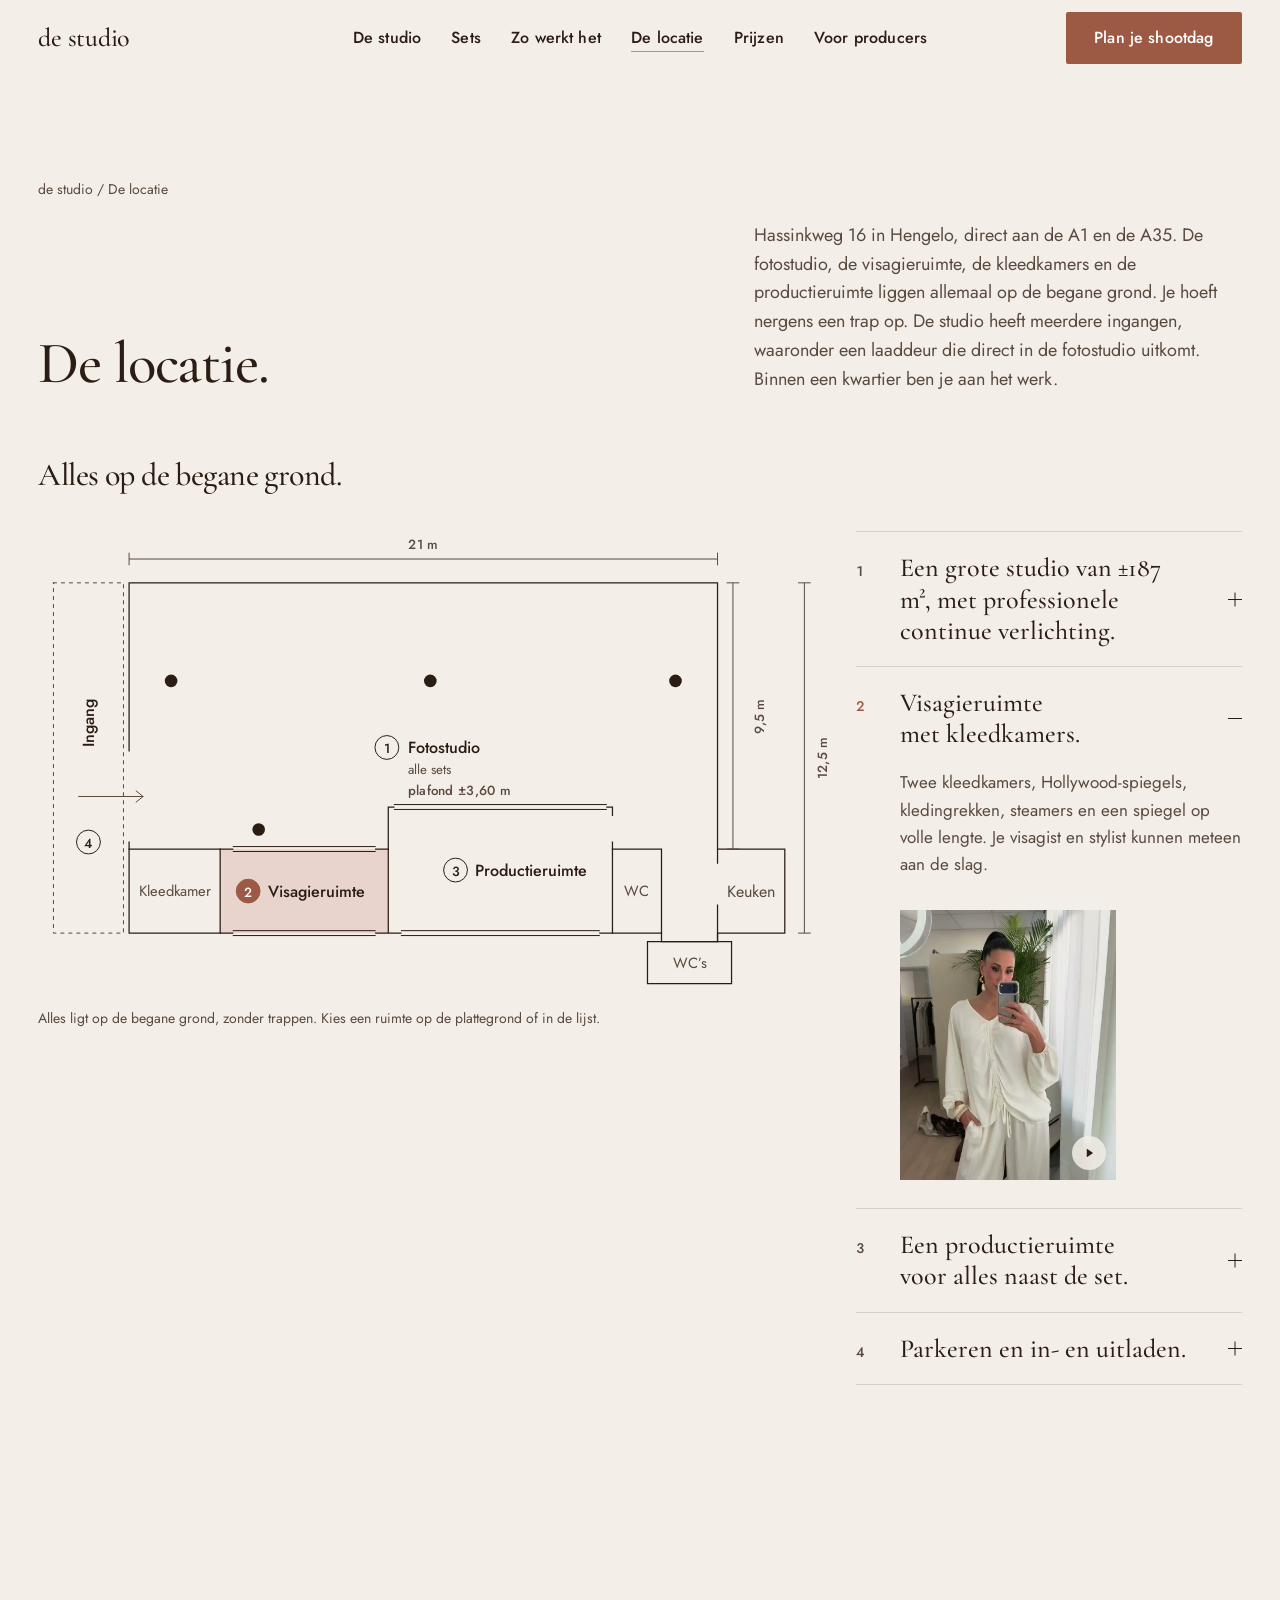
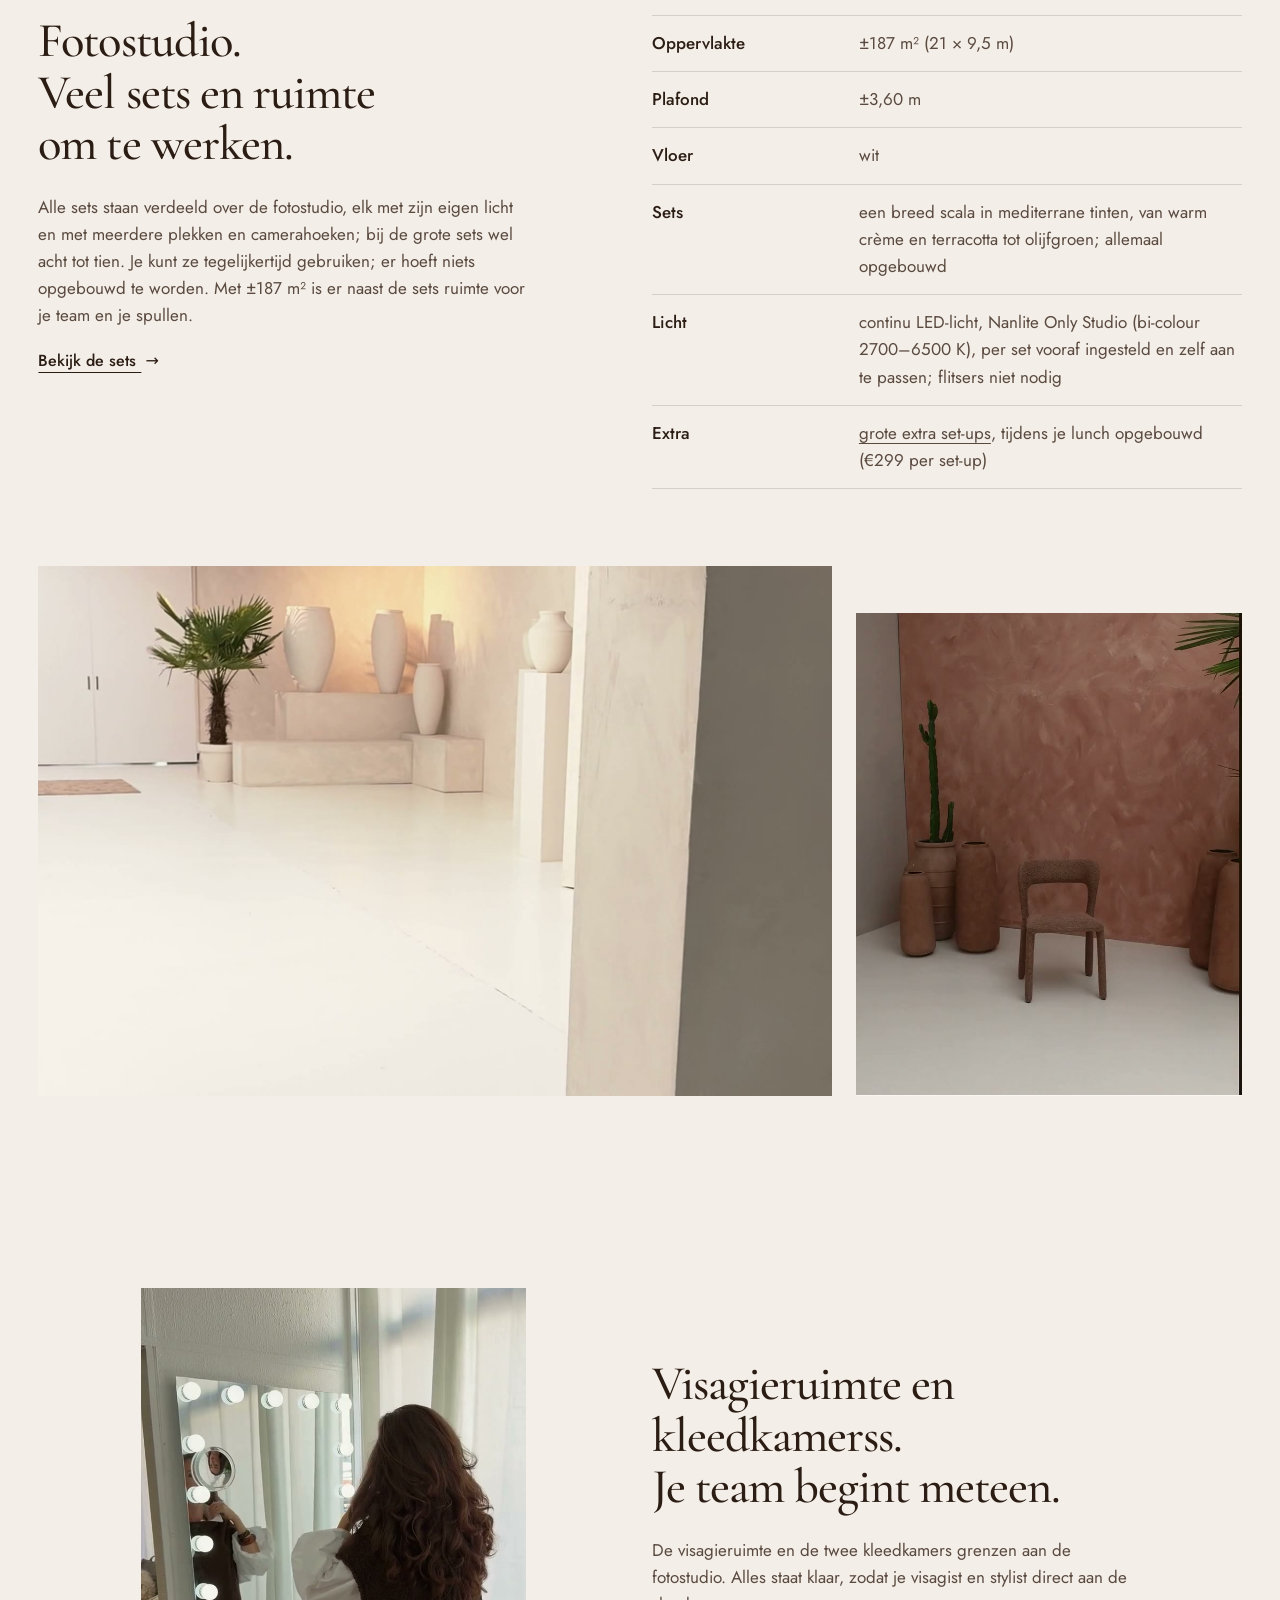
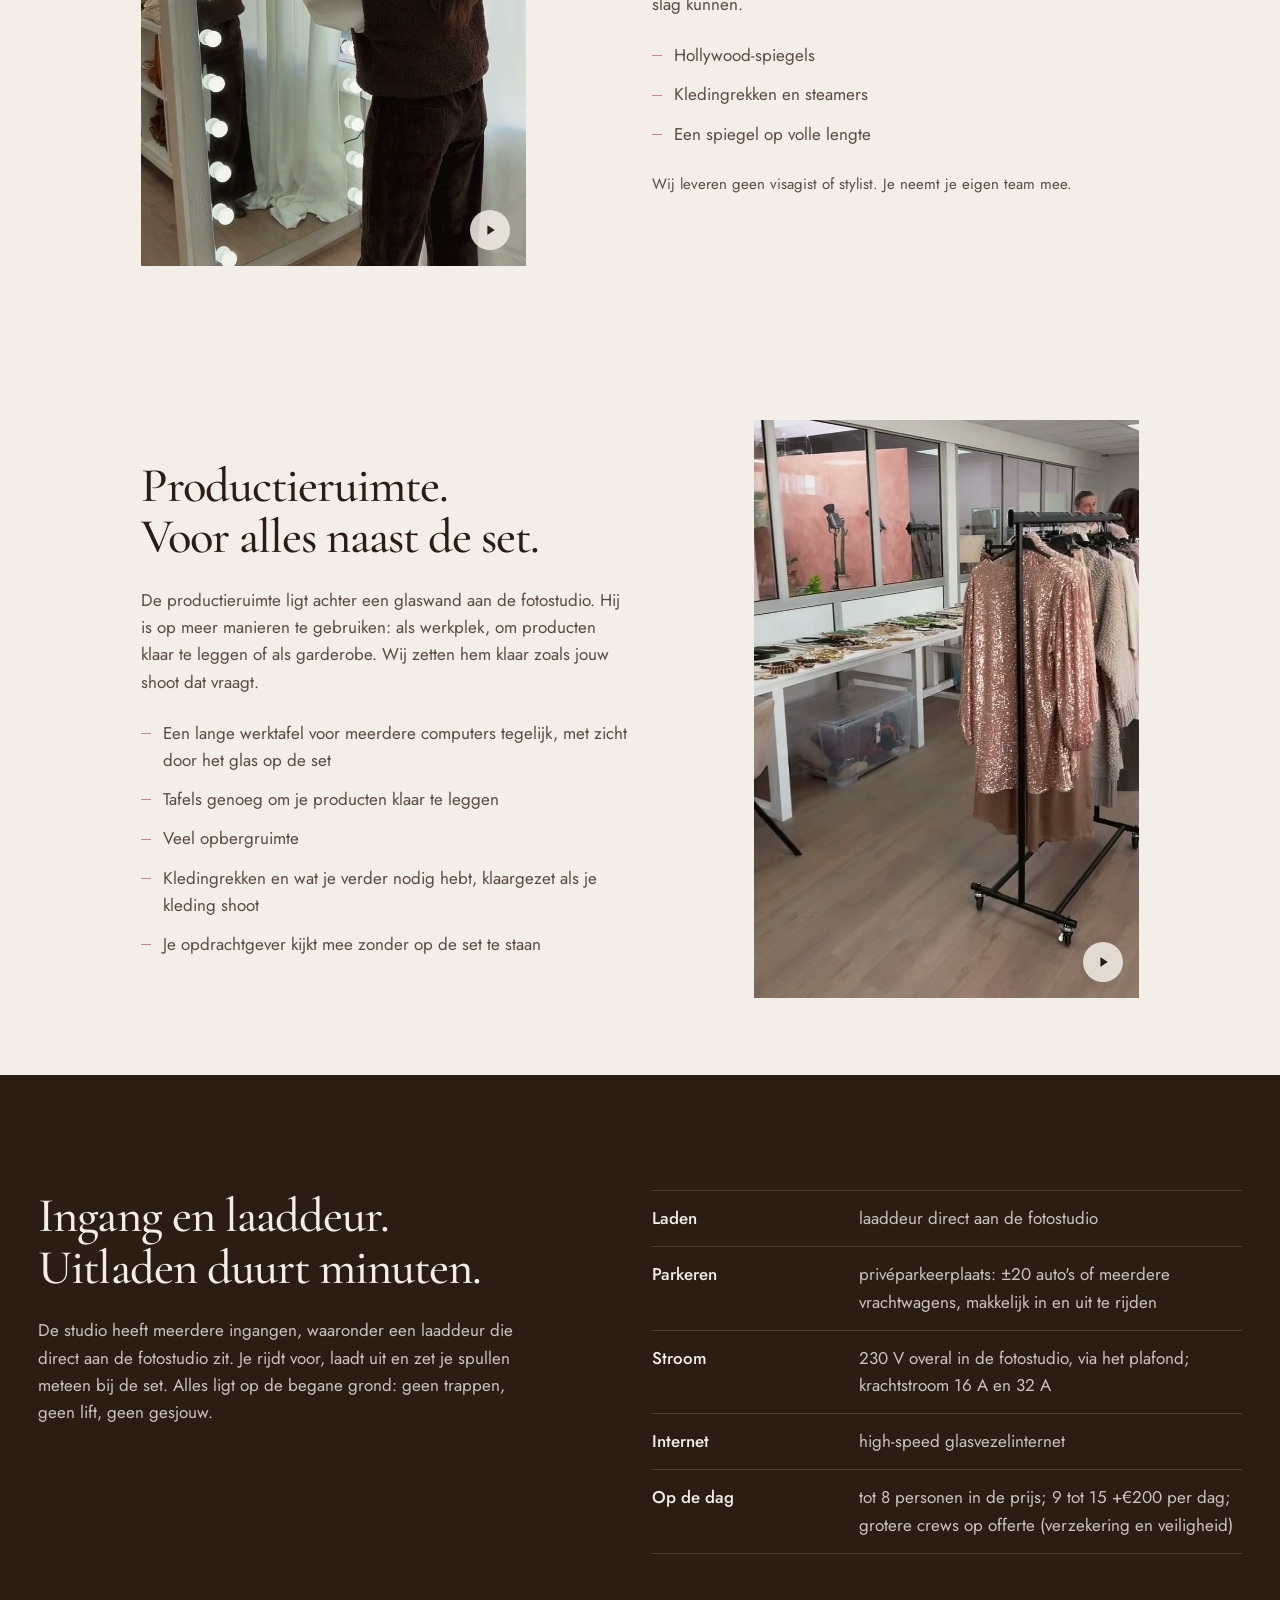
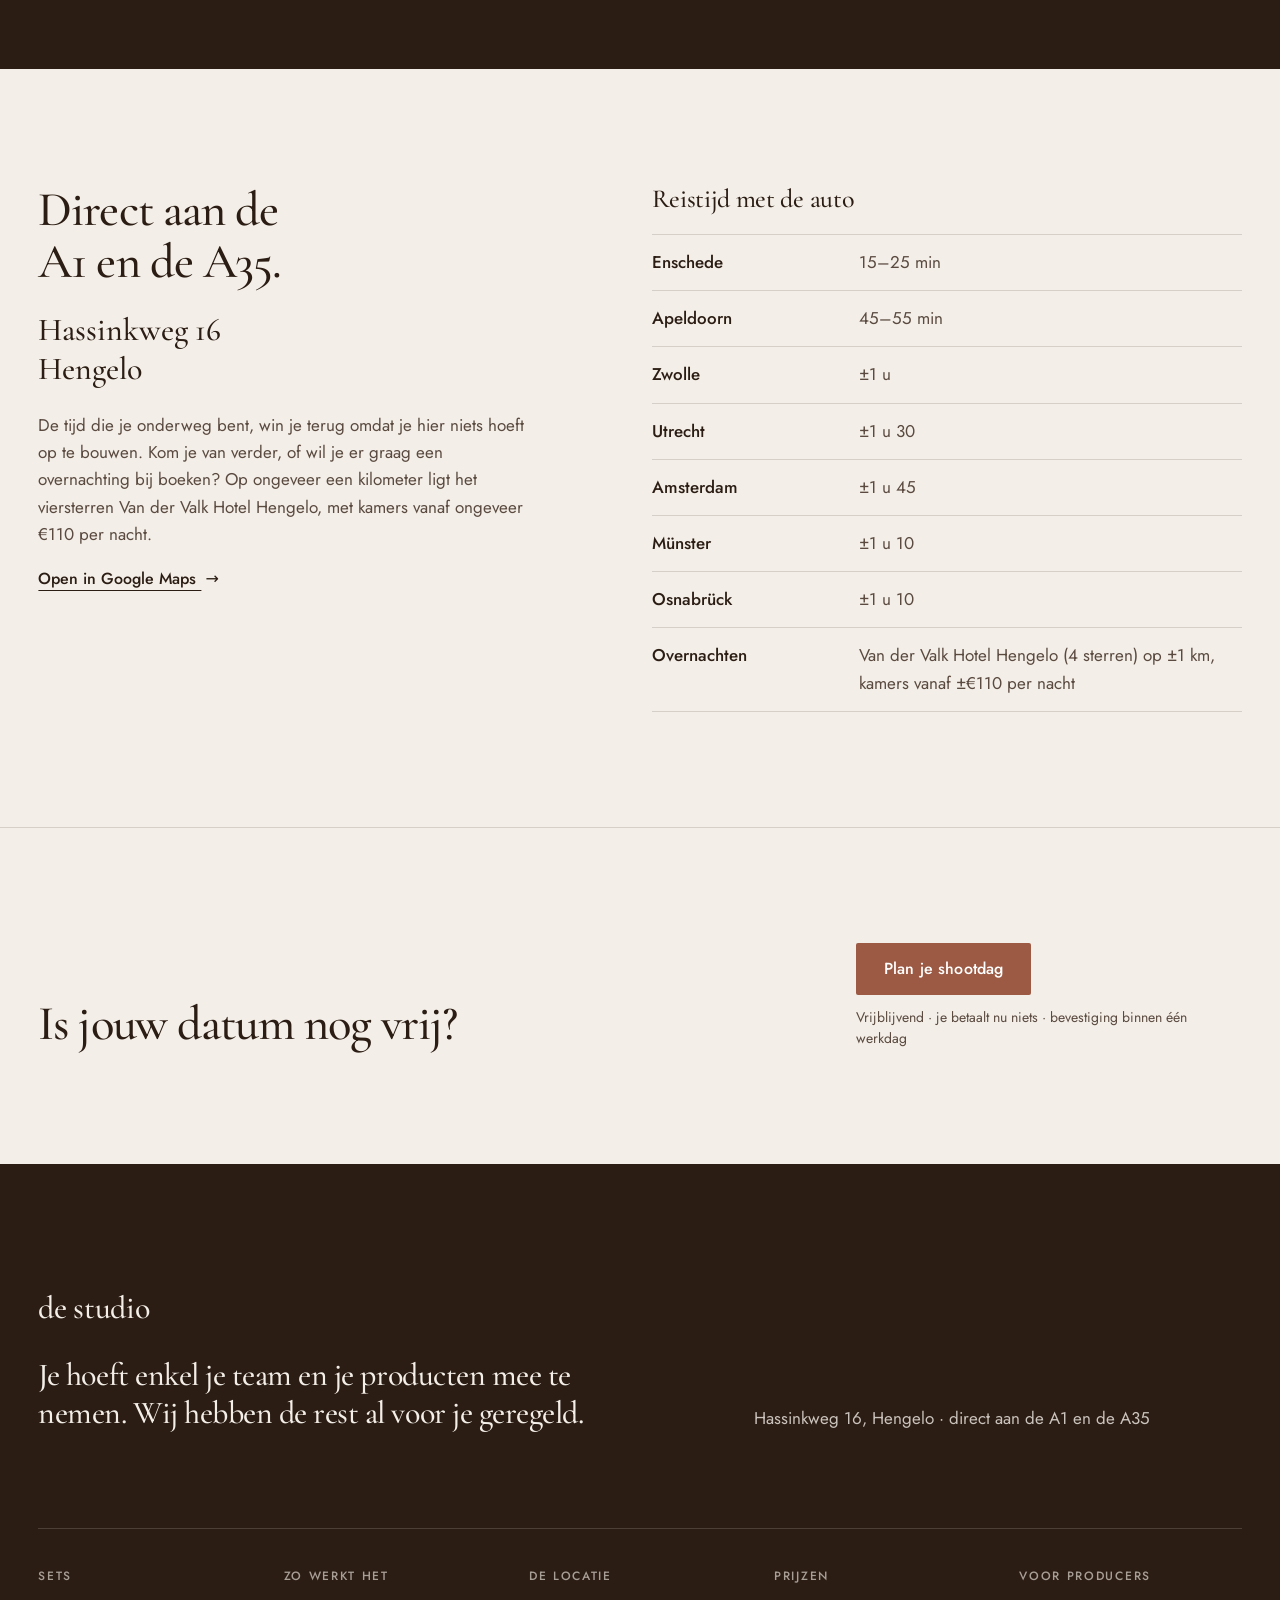
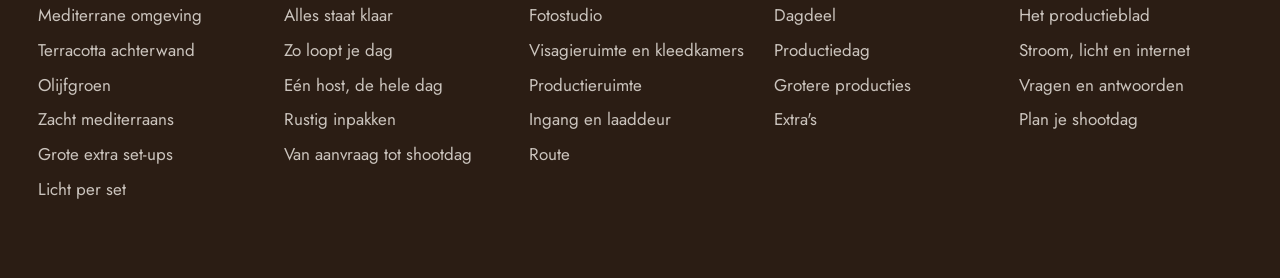
==== locatie.html @ f3a38a5e "Site bijgewerkt vanuit fotostudio 80bf0ec" ====
<!doctype html>
<html lang="nl" class="no-js">
<head>
<meta charset="utf-8">
<meta name="robots" content="noindex, nofollow">
<meta name="viewport" content="width=device-width, initial-scale=1, viewport-fit=cover">
<title>De locatie | de studio</title>
<meta name="description" content="Hassinkweg 16, Hengelo, direct aan de A1 en de A35. Een fotostudio van ±187 m² met een breed scala aan sets, een visagieruimte, twee kleedkamers, een productieruimte met werkplekken en opbergruimte, en een eigen laaddeur.">
<meta name="theme-color" content="#F3EEE7">
<script>document.documentElement.className = document.documentElement.className.replace('no-js', 'js');</script>
<link rel="preconnect" href="https://fonts.googleapis.com">
<link rel="preconnect" href="https://fonts.gstatic.com" crossorigin>
<link rel="stylesheet" href="https://fonts.googleapis.com/css2?family=Cormorant+Garamond:ital,wght@0,500;0,600;1,500&family=Jost:wght@400;500&display=swap">
<link rel="stylesheet" href="css/site.css">
<link rel="stylesheet" href="css/pagina.css">
<link rel="stylesheet" href="css/locatie.css">
<link rel="icon" href="data:image/svg+xml,%3Csvg xmlns='http://www.w3.org/2000/svg' viewBox='0 0 32 32'%3E%3Crect width='32' height='32' rx='4' fill='%239C5A44'/%3E%3Ctext x='16' y='22' text-anchor='middle' font-family='Georgia,serif' font-size='17' fill='%23F3EEE7'%3Eds%3C/text%3E%3C/svg%3E">
</head>
<body>
<a class="skip" href="#inhoud">Naar de inhoud</a>

<!-- Kopbalk (gedeeld door alle pagina's; zet op elke pagina aria-current="page" op het actieve menu-item) -->
<header class="kop" data-kop>
  <div class="kop__rij wrap">
    <a class="woordmerk" href="index.html" aria-label="de studio, naar de homepage">de studio</a>

    <nav class="nav" aria-label="Hoofdmenu">
      <ul class="nav__lijst">
        <li><a class="nav__item" href="index.html">De studio</a></li>
        <li class="nav__groep" data-groep="sets"><a class="nav__item" href="sets.html" aria-expanded="false" aria-controls="mega-sets" data-mega="sets">Sets</a>
          <div class="mega" id="mega-sets" data-paneel="sets">
            <div class="wrap mega__grid">
              <ul class="mega__tegels">
                <li><a class="tegel" href="sets.html#creme-boog">
                  <span class="tegel__beeld"><img data-src="media/treden-04-4x5.jpg" alt="" width="1200" height="1500" decoding="async"></span>
                  <span class="tegel__naam">Mediterrane omgeving</span><span class="tegel__sub">inbegrepen</span></a></li>
                <li><a class="tegel" href="sets.html#terracotta">
                  <span class="tegel__beeld"><img data-src="media/roze-stucwand-01-4x5.jpg" alt="" width="1200" height="1500" decoding="async"></span>
                  <span class="tegel__naam">Terracotta achterwand</span><span class="tegel__sub">inbegrepen</span></a></li>
                <li><a class="tegel" href="sets.html#olijfgroen">
                  <span class="tegel__beeld"><img class="pos-olijf" data-src="media/olijf-9904-2x3.jpg" alt="" width="1000" height="1500" decoding="async"></span>
                  <span class="tegel__naam">Olijfgroen</span><span class="tegel__sub">inbegrepen</span></a></li>
                <li><a class="tegel" href="sets.html#linnen">
                  <span class="tegel__beeld"><img class="pos-linnen" data-src="media/gordijnen-9389-2x3.jpg" alt="" width="1000" height="1500" decoding="async"></span>
                  <span class="tegel__naam">Zacht mediterraans</span><span class="tegel__sub">inbegrepen</span></a></li>
              </ul>
              <ul class="mega__links">
                <li><a href="sets.html"><span class="mega__link">Alle sets</span><span class="mega__subregel">Een breed scala, opgebouwd en inbegrepen</span></a></li>
                <li><a href="sets.html#zuilen"><span class="mega__link">Grote extra set-ups</span><span class="mega__subregel">Wij bouwen ze tijdens je lunch, €299 per set-up</span></a></li>
                <li><a href="sets.html#licht"><span class="mega__link">Licht per set</span><span class="mega__subregel">Daglicht, ochtendzon, avondlicht, raamschaduw</span></a></li>
              </ul>
            </div>
          </div></li>
        <li class="nav__groep" data-groep="werkt"><a class="nav__item" href="zo-werkt-het.html" aria-expanded="false" aria-controls="mega-werkt" data-mega="werkt">Zo werkt het</a>
          <div class="mega" id="mega-werkt" data-paneel="werkt">
            <div class="wrap mega__grid mega__grid--werkt">
              <div class="mega__sfeer"><img data-src="media/reliefpaneel-01-4x5.jpg" alt="" width="1200" height="1500" decoding="async"></div>
              <ul class="mega__links mega__links--twee">
                <li><a href="zo-werkt-het.html#klaar"><span class="mega__link">Alles staat klaar</span><span class="mega__subregel">Sets opgebouwd, licht afgesteld</span></a></li>
                <li><a href="zo-werkt-het.html#dag"><span class="mega__link">Zo loopt je dag</span><span class="mega__subregel">Binnen een kwartier aan het werk</span></a></li>
                <li><a href="zo-werkt-het.html#licht"><span class="mega__link">Licht naar keuze</span><span class="mega__subregel">Vooraf ingesteld op jouw wens</span></a></li>
                <li><a href="zo-werkt-het.html#host"><span class="mega__link">Eén host, de hele dag</span><span class="mega__subregel">Eén aanspreekpunt tot je vertrekt</span></a></li>
                <li><a href="zo-werkt-het.html#afbouw"><span class="mega__link">Rustig inpakken</span><span class="mega__subregel">Eén of twee uur afbouwtijd, zonder overuren</span></a></li>
                <li><a href="zo-werkt-het.html#aanvraag"><span class="mega__link">Van aanvraag tot shootdag</span><span class="mega__subregel">Bevestiging binnen één werkdag</span></a></li>
              </ul>
            </div>
          </div></li>
        <li class="nav__groep" data-groep="locatie"><a class="nav__item" href="locatie.html" aria-expanded="false" aria-controls="mega-locatie" data-mega="locatie" aria-current="page">De locatie</a>
          <div class="mega" id="mega-locatie" data-paneel="locatie">
            <div class="wrap mega__grid mega__grid--locatie">
              <div class="mega__plan" data-miniplan></div>
              <ul class="mega__links">
                <li><a href="locatie.html#hal" data-ruimte-link="hal"><span class="mega__link">Fotostudio</span><span class="mega__subregel">Alle sets, het licht staat klaar</span></a></li>
                <li><a href="locatie.html#visagie" data-ruimte-link="visagie"><span class="mega__link">Visagieruimte en kleedkamers</span><span class="mega__subregel">Spiegels, rekken en steamers</span></a></li>
                <li><a href="locatie.html#productie" data-ruimte-link="productie"><span class="mega__link">Productieruimte</span><span class="mega__subregel">Werkplekken, tafels en opbergruimte</span></a></li>
                <li><a href="locatie.html#ingang" data-ruimte-link="ingang"><span class="mega__link">Ingang en laaddeur</span><span class="mega__subregel">Parkeren en in- en uitladen</span></a></li>
                <li><a href="locatie.html#route"><span class="mega__link">Route</span><span class="mega__subregel">Hassinkweg 16, direct aan de A1 en de A35</span></a></li>
              </ul>
            </div>
          </div></li>
        <li><a class="nav__item" href="prijzen.html">Prijzen</a></li>
        <li><a class="nav__item" href="producers.html">Voor producers</a></li>
      </ul>
    </nav>

    <a class="knop knop--kop" href="boeken.html">Plan je shootdag</a>
    <button class="menuknop" type="button" aria-expanded="false" aria-controls="mmenu" data-menuknop>
      <span class="menuknop__tekst">Menu</span>
      <span class="menuknop__streep" aria-hidden="true"></span>
    </button>
  </div>
</header>

<!-- Mobiel menu -->
<div class="mmenu" id="mmenu" data-mmenu role="dialog" aria-modal="true" aria-label="Menu" hidden>
  <div class="mmenu__kop">
    <a class="woordmerk woordmerk--licht" href="index.html">de studio</a>
    <button class="menuknop menuknop--licht" type="button" data-mmenu-dicht aria-label="Menu sluiten"><span class="menuknop__tekst">Sluiten</span></button>
  </div>
  <nav class="mmenu__nav" aria-label="Hoofdmenu mobiel">
    <div class="mm-groep mm-groep--link">
      <a class="mm-kop" href="index.html" data-mmenu-sluit>De studio</a>
    </div>
    <div class="mm-groep is-open">
      <button class="mm-kop" type="button" aria-expanded="true" aria-controls="mm-sets">Sets<span class="mm-teken" aria-hidden="true"></span></button>
      <div class="mm-inhoud" id="mm-sets">
        <ul class="mm-tegels">
          <li><a href="sets.html#creme-boog" data-mmenu-sluit><span class="mm-tegels__beeld"><img src="media/treden-04-4x5.jpg" alt="" width="1200" height="1500" loading="lazy" decoding="async"></span><span class="mm-tegels__naam">Mediterrane omgeving</span><span class="mm-tegels__sub">inbegrepen</span></a></li>
          <li><a href="sets.html#terracotta" data-mmenu-sluit><span class="mm-tegels__beeld"><img src="media/roze-stucwand-01-4x5.jpg" alt="" width="1200" height="1500" loading="lazy" decoding="async"></span><span class="mm-tegels__naam">Terracotta achterwand</span><span class="mm-tegels__sub">inbegrepen</span></a></li>
          <li><a href="sets.html#olijfgroen" data-mmenu-sluit><span class="mm-tegels__beeld"><img class="pos-olijf" src="media/olijf-9904-2x3.jpg" alt="" width="1000" height="1500" loading="lazy" decoding="async"></span><span class="mm-tegels__naam">Olijfgroen</span><span class="mm-tegels__sub">inbegrepen</span></a></li>
          <li><a href="sets.html#linnen" data-mmenu-sluit><span class="mm-tegels__beeld"><img class="pos-linnen" src="media/gordijnen-9389-2x3.jpg" alt="" width="1000" height="1500" loading="lazy" decoding="async"></span><span class="mm-tegels__naam">Zacht mediterraans</span><span class="mm-tegels__sub">inbegrepen</span></a></li>
        </ul>
        <ul class="mm-links">
          <li><a href="sets.html" data-mmenu-sluit>Alle sets</a></li>
          <li><a href="sets.html#zuilen" data-mmenu-sluit>Grote extra set-ups</a></li>
          <li><a href="sets.html#licht" data-mmenu-sluit>Licht per set</a></li>
        </ul>
      </div>
    </div>
    <div class="mm-groep">
      <button class="mm-kop" type="button" aria-expanded="false" aria-controls="mm-werkt">Zo werkt het<span class="mm-teken" aria-hidden="true"></span></button>
      <div class="mm-inhoud" id="mm-werkt">
        <ul class="mm-links">
          <li><a href="zo-werkt-het.html" data-mmenu-sluit>Overzicht</a></li>
          <li><a href="zo-werkt-het.html#klaar" data-mmenu-sluit>Alles staat klaar</a></li>
          <li><a href="zo-werkt-het.html#dag" data-mmenu-sluit>Zo loopt je dag</a></li>
          <li><a href="zo-werkt-het.html#licht" data-mmenu-sluit>Licht naar keuze</a></li>
          <li><a href="zo-werkt-het.html#host" data-mmenu-sluit>Eén host, de hele dag</a></li>
          <li><a href="zo-werkt-het.html#afbouw" data-mmenu-sluit>Rustig inpakken</a></li>
          <li><a href="zo-werkt-het.html#aanvraag" data-mmenu-sluit>Van aanvraag tot shootdag</a></li>
        </ul>
      </div>
    </div>
    <div class="mm-groep">
      <button class="mm-kop" type="button" aria-expanded="false" aria-controls="mm-locatie" aria-current="page">De locatie<span class="mm-teken" aria-hidden="true"></span></button>
      <div class="mm-inhoud" id="mm-locatie">
        <ul class="mm-links">
          <li><a href="locatie.html" data-mmenu-sluit>Overzicht</a></li>
          <li><a href="locatie.html#hal" data-ruimte-link="hal" data-mmenu-sluit>Fotostudio</a></li>
          <li><a href="locatie.html#visagie" data-ruimte-link="visagie" data-mmenu-sluit>Visagieruimte en kleedkamers</a></li>
          <li><a href="locatie.html#productie" data-ruimte-link="productie" data-mmenu-sluit>Productieruimte</a></li>
          <li><a href="locatie.html#ingang" data-ruimte-link="ingang" data-mmenu-sluit>Ingang en laaddeur</a></li>
          <li><a href="locatie.html#route" data-mmenu-sluit>Route</a></li>
        </ul>
      </div>
    </div>
    <div class="mm-groep mm-groep--link">
      <a class="mm-kop" href="prijzen.html" data-mmenu-sluit>Prijzen</a>
    </div>
    <div class="mm-groep mm-groep--link">
      <a class="mm-kop" href="producers.html" data-mmenu-sluit>Voor producers</a>
    </div>
  </nav>
  <div class="mmenu__voet">
    <a class="knop knop--vol" href="boeken.html">Plan je shootdag</a>
  </div>
</div>

<main id="inhoud">

<!-- Paginakop -->
<div class="paginakop">
  <div class="wrap">
    <p class="kruimel"><a href="index.html">de studio</a> / De locatie</p>
    <div class="paginakop__grid">
      <h1 class="paginakop__titel">De locatie.</h1>
      <p class="paginakop__intro">Hassinkweg 16 in Hengelo, direct aan de A1 en de A35. De fotostudio, de visagieruimte, de kleedkamers en de productieruimte liggen allemaal op de begane grond. Je hoeft nergens een trap op. De studio heeft meerdere ingangen, waaronder een laaddeur die direct in de fotostudio uitkomt. Binnen een kwartier ben je aan het werk.</p>
    </div>
  </div>
</div>

<!-- Plattegrond (zelfde component als op de homepage; js/site.js stuurt hem aan) -->
<section class="locatieplan" aria-label="Plattegrond van de studio">
  <div class="klaar wrap" id="klaar" data-klaar>
    <h2 class="klaar__kop reveal">Alles op de begane grond.</h2>
    <div class="klaar__grid">
      <figure class="klaar__plan">
        <svg class="plan" viewBox="0 26 1134 659" role="group" aria-label="Plattegrond van de studio: de fotostudio van 21 bij 9,5 meter (12,5 meter diep met de ruimtes erachter), met een plafond van ±3,60 meter, met een breed scala aan sets, de visagieruimte, twee kleedkamers, de productieruimte met een glaswand naar de fotostudio, de keuken, de wc’s en de ingang met de laaddeur." data-plan>
          <!-- vlakken (klikbaar) -->
          <g class="plan__zone" data-zone="ingang" tabindex="0" role="button" aria-label="Ingang en laaddeur">
            <rect class="plan__vlak" x="22" y="100" width="100" height="500"/>
          </g>
          <g class="plan__zone" data-zone="hal" tabindex="0" role="button" aria-label="Fotostudio">
            <polygon class="plan__vlak" points="130,100 970,100 970,612 890,612 890,480 820,480 820,420 500,420 500,480 130,480"/>
          </g>
          <g class="plan__zone" data-zone="visagie" tabindex="0" role="button" aria-label="Visagieruimte">
            <rect class="plan__vlak" x="260" y="480" width="240" height="120"/>
          </g>
          <g class="plan__zone" data-zone="productie" tabindex="0" role="button" aria-label="Productieruimte">
            <rect class="plan__vlak" x="500" y="420" width="320" height="180"/>
          </g>
          <!-- muren -->
          <g class="plan__lijnen" aria-hidden="true">
            <path d="M130,100 H970 V500 M970,560 V612 H890 V480 H820 V470 M820,432 V420 H812 M508,420 H500 V480 H482 M278,480 H130 V470 M130,340 V100"/>
            <path d="M260,480 V600 H278 M482,600 H518 M802,600 H820 V480 M500,480 V600"/>
            <path d="M130,480 V600 H260"/>
            <path d="M820,600 H890"/>
            <path d="M970,480 H1066 V600 H970 V612"/><path d="M870,612 H990 V672 H870 Z"/>
            <!-- glas: productie naar de fotostudio, visagie naar de fotostudio, ramen naar buiten -->
            <path class="plan__glas" d="M508,416.5 H812 M508,423.5 H812 M278,476.5 H482 M278,483.5 H482 M278,596.5 H482 M278,603.5 H482 M518,596.5 H802 M518,603.5 H802"/>
            <!-- loods, ingang -->
            <path class="plan__loods" d="M22,100 H122 V600 H22 Z"/>
            <path class="plan__pijl" d="M58,405 H150 M140,397 L150,405 L140,413"/>
          </g>
          <!-- maten van de fotostudio (21 × 9,5 m, plafond ±3,60 m) -->
          <g class="plan__maten" aria-hidden="true">
            <path d="M130,66 H970 M130,57 V75 M970,57 V75"/>
            <text class="plan__maat" x="550" y="52" text-anchor="middle">21 m</text>
            <path d="M992,100 V480 M983,100 H1001 M983,480 H1001"/>
            <text class="plan__maat" x="1036" y="290" text-anchor="middle" transform="rotate(-90 1036 290)">9,5 m</text>
            <path d="M1094,100 V600 M1085,100 H1103 M1085,600 H1103"/>
            <text class="plan__maat" x="1126" y="350" text-anchor="middle" transform="rotate(-90 1126 350)">12,5 m</text>
          </g>
          <!-- sets als stipjes -->
          <g class="plan__sets" aria-hidden="true">
            <circle cx="190" cy="240" r="9"/><circle cx="560" cy="240" r="9"/><circle cx="910" cy="240" r="9"/><circle cx="315" cy="452" r="9"/>
          </g>
          <!-- labels -->
          <g class="plan__labels" aria-hidden="true">
            <g class="plan__nr" data-nr="hal"><circle cx="498" cy="335" r="17"/><text x="498" y="343">1</text></g>
            <text class="plan__label" x="528" y="343">Fotostudio</text>
            <text class="plan__klein" x="528" y="373">alle sets</text><text class="plan__maat plan__plafond" x="528" y="403">plafond ±3,60 m</text>
            <g class="plan__nr" data-nr="visagie"><circle cx="300" cy="540" r="17"/><text x="300" y="548">2</text></g>
            <text class="plan__label plan__breed" x="328" y="548">Visagieruimte</text><text class="plan__label plan__smal" x="328" y="530"><tspan x="328">Visagie-</tspan><tspan x="328" dy="38">ruimte</tspan></text>
            <g class="plan__nr" data-nr="productie"><circle cx="596" cy="510" r="17"/><text x="596" y="518">3</text></g>
            <text class="plan__label plan__breed" x="624" y="518">Productieruimte</text><text class="plan__label plan__smal" x="624" y="500"><tspan x="624">Productie-</tspan><tspan x="624" dy="38">ruimte</tspan></text>
            <text class="plan__label plan__label--bij plan__breed" x="195" y="547" text-anchor="middle">Kleedkamer</text><text class="plan__label plan__label--bij plan__smal" x="195" y="532" text-anchor="middle"><tspan x="195">Kleed-</tspan><tspan x="195" dy="34">kamer</tspan></text><text class="plan__label plan__label--bij" x="855" y="547" text-anchor="middle">WC</text><text class="plan__label plan__label--stil" x="1018" y="548" text-anchor="middle">Keuken</text><text class="plan__label plan__label--bij" x="930" y="650" text-anchor="middle">WC’s</text>
            <g class="plan__nr" data-nr="ingang"><circle cx="72" cy="470" r="17"/><text x="72" y="478">4</text></g>
            <text class="plan__label plan__label--rot" x="80" y="300" transform="rotate(-90 80 300)" text-anchor="middle">Ingang</text>
          </g>
        </svg>
        <figcaption class="klaar__hint">Alles ligt op de begane grond, zonder trappen. Kies een ruimte op de plattegrond of in de lijst.</figcaption>
      </figure>

      <ol class="voordelen" data-voordelen>
        <li class="voordeel" data-ruimte="hal">
          <h3 class="voordeel__h"><button class="voordeel__knop" type="button" aria-expanded="false" aria-controls="voordeel-1" id="voordeel-1-knop">
            <span class="voordeel__nr">1</span><span class="voordeel__titel">Een grote studio van ±187 m², met professionele continue verlichting.</span><span class="plusmin" aria-hidden="true"></span></button></h3>
          <div class="voordeel__paneel" id="voordeel-1" role="region" aria-labelledby="voordeel-1-knop">
            <div class="voordeel__binnen">
              <div class="voordeel__tekst">
                <p>Een breed scala aan sets staat klaar in de fotostudio, elk met meerdere plekken en camerahoeken (bij de grote sets acht tot tien). Per set is het licht vooraf ingesteld: daglicht, ochtendzon, avondlicht of raamschaduw.</p>
                <a class="tekstlink voordeel__link" href="sets.html">Bekijk de sets <span aria-hidden="true">→</span></a>
              </div>
              <figure class="voordeel__beeld"><img class="pos-treden06" src="media/treden-06-16x9.jpg" alt="Een model kijkt lachend omhoog in warm licht; een palm werpt een scherpe schaduw op de crème wand." width="1920" height="1080" loading="lazy" decoding="async"></figure>
            </div>
          </div>
        </li>
        <li class="voordeel" data-ruimte="visagie">
          <h3 class="voordeel__h"><button class="voordeel__knop" type="button" aria-expanded="false" aria-controls="voordeel-2" id="voordeel-2-knop">
            <span class="voordeel__nr">2</span><span class="voordeel__titel">Visagieruimte met kleedkamers.</span><span class="plusmin" aria-hidden="true"></span></button></h3>
          <div class="voordeel__paneel" id="voordeel-2" role="region" aria-labelledby="voordeel-2-knop">
            <div class="voordeel__binnen">
              <p>Twee kleedkamers, Hollywood-spiegels, kledingrekken, steamers en een spiegel op volle lengte. Je visagist en stylist kunnen meteen aan de slag.</p>
              <figure class="voordeel__beeld"><video class="pos-visagie" muted playsinline loop preload="none" data-poster="media/visagie-rondgang-poster.jpg" aria-label="Rondgang: modellen maken zich klaar bij de Hollywood-spiegels in de visagieruimte, daarna draait de camera via de glaswand de productieruimte in, langs de kledingrekken naar het team aan tafel." data-src="media/visagie-rondgang-720x1280.mp4"></video></figure>
            </div>
          </div>
        </li>
        <li class="voordeel" data-ruimte="productie">
          <h3 class="voordeel__h"><button class="voordeel__knop" type="button" aria-expanded="false" aria-controls="voordeel-3" id="voordeel-3-knop">
            <span class="voordeel__nr">3</span><span class="voordeel__titel">Een productieruimte voor alles naast de set.</span><span class="plusmin" aria-hidden="true"></span></button></h3>
          <div class="voordeel__paneel" id="voordeel-3" role="region" aria-labelledby="voordeel-3-knop">
            <div class="voordeel__binnen">
              <p>Een lange werktafel voor meerdere computers, met zicht door het glas op de set. Tafels om je producten klaar te leggen, veel opbergruimte en kledingrekken als je shoot daarom vraagt.</p>
              <figure class="voordeel__beeld"><img class="pos-glaswand" src="media/garderobe-glaswand-poster.jpg" alt="De productieruimte met een kledingrek; door de glaswand zie je de terracotta set en een lamp in de fotostudio." width="720" height="1280" loading="lazy" decoding="async"></figure>
            </div>
          </div>
        </li>
        <li class="voordeel" data-ruimte="ingang">
          <h3 class="voordeel__h"><button class="voordeel__knop" type="button" aria-expanded="false" aria-controls="voordeel-4" id="voordeel-4-knop">
            <span class="voordeel__nr">4</span><span class="voordeel__titel">Parkeren en in- en uitladen.</span><span class="plusmin" aria-hidden="true"></span></button></h3>
          <div class="voordeel__paneel" id="voordeel-4" role="region" aria-labelledby="voordeel-4-knop">
            <div class="voordeel__binnen voordeel__binnen--tekst">
              <p>Een privéparkeerplaats voor zo'n twintig auto's of meerdere vrachtwagens, en een laaddeur direct aan de fotostudio. Alles ligt op de begane grond, dus je rolt je spullen zo naar binnen. Belangrijk om te weten: er is overal stroom in de fotostudio. Ook is er krachtstroom met twee aansluitingen: 16 A en 32 A. En je werkt met high-speed glasvezelinternet.</p>
            </div>
          </div>
        </li>
      </ol>
    </div>
  </div>
</section>

<!-- 1 · Fotostudio -->
<section class="sectie ruimte" id="hal" aria-labelledby="hal-kop">
  <div class="wrap">
    <div class="tweekol">
      <div>
        <h2 class="sectie__kop ruimte__kop" id="hal-kop">Fotostudio. <span>Veel sets en ruimte om te werken.</span></h2>
        <p class="ruimte__tekst">Alle sets staan verdeeld over de fotostudio, elk met zijn eigen licht en met meerdere plekken en camerahoeken; bij de grote sets wel acht tot tien. Je kunt ze tegelijkertijd gebruiken; er hoeft niets opgebouwd te worden. Met ±187&nbsp;m² is er naast de sets ruimte voor je team en je spullen.</p>
        <a class="tekstlink" href="sets.html">Bekijk de sets <span aria-hidden="true">→</span></a>
      </div>
      <dl class="feiten ruimte__feiten">
        <div><dt>Oppervlakte</dt><dd>±187&nbsp;m² (21&nbsp;×&nbsp;9,5&nbsp;m)</dd></div>
        <div><dt>Plafond</dt><dd>±3,60&nbsp;m</dd></div>
        <div><dt>Vloer</dt><dd>wit</dd></div>
        <div><dt>Sets</dt><dd>een breed scala in mediterrane tinten, van warm crème en terracotta tot olijfgroen; allemaal opgebouwd</dd></div>
        <div><dt>Licht</dt><dd>continu LED-licht, Nanlite Only Studio (bi-colour 2700–6500&nbsp;K), per set vooraf ingesteld en zelf aan te passen; flitsers niet nodig</dd></div>
        <div><dt>Extra</dt><dd><a href="sets.html#zuilen">grote extra set-ups</a>, tijdens je lunch opgebouwd (€299 per set-up)</dd></div>
      </dl>
    </div>
    <div class="ruimte__paar">
      <figure class="beeld ruimte__groot reveal">
        <video class="film" muted playsinline loop preload="none" data-film data-src="media/wandeling-16x9-720.mp4" data-src-mobiel="media/binnenkomst-4x5-720x900.mp4" data-poster="media/wandeling-16x9-poster.jpg" data-poster-mobiel="media/binnenkomst-4x5-poster.jpg" aria-label="De fotostudio: een wandeling langs de pilaren met amforen, door de crème boog, naar de terracotta set." width="1920" height="1080"></video>
      </figure>
      <figure class="beeld ruimte__klein reveal">
        <video class="film" muted playsinline loop preload="none" data-film data-src="media/set-terracotta-4x5-720x900.mp4" data-poster="media/set-terracotta-4x5-poster.jpg" aria-label="Terracotta achterwand met de stoelen, de cactus en de potten; daarna de lege set met de palm." width="720" height="900"></video>
      </figure>
    </div>
  </div>
</section>

<!-- 2 · Visagieruimte en kleedkamers -->
<section class="sectie sectie--krap ruimte" id="visagie" aria-labelledby="visagie-kop">
  <div class="wrap ruimte__rij">
    <figure class="ruimte__media reveal">
      <div class="beeld ruimte__video">
        <video class="ruimte__film" muted playsinline loop preload="none" poster="media/visagie-spiegel-poster.jpg" aria-label="Een model maakt zich klaar voor een Hollywood-spiegel op volle lengte." data-ruimtefilm>
          <source src="media/visagie-spiegel-720x1280.mp4" type="video/mp4">
        </video>
        <button class="pauze" type="button" data-ruimtepauze aria-label="Speel de film af" hidden>
          <svg class="pauze__ico pauze__ico--pauze" viewBox="0 0 16 16" aria-hidden="true"><rect x="4" y="3" width="2.4" height="10" rx=".6"/><rect x="9.6" y="3" width="2.4" height="10" rx=".6"/></svg>
          <svg class="pauze__ico pauze__ico--speel" viewBox="0 0 16 16" aria-hidden="true"><path d="M5 3.2v9.6c0 .4.4.6.7.4l7.3-4.8c.3-.2.3-.6 0-.8L5.7 2.8c-.3-.2-.7 0-.7.4z"/></svg>
        </button>
      </div>
    </figure>
    <div class="ruimte__inhoud">
      <h2 class="sectie__kop ruimte__kop" id="visagie-kop">Visagieruimte en kleedkamerss. <span>Je team begint meteen.</span></h2>
      <p class="ruimte__tekst">De visagieruimte en de twee kleedkamers grenzen aan de fotostudio. Alles staat klaar, zodat je visagist en stylist direct aan de slag kunnen.</p>
      <ul class="punten">
        <li>Hollywood-spiegels</li>
        <li>Kledingrekken en steamers</li>
        <li>Een spiegel op volle lengte</li>
      </ul>
      <p class="ruimte__noot">Wij leveren geen visagist of stylist. Je neemt je eigen team mee.</p>
    </div>
  </div>
</section>

<!-- 3 · Productieruimte -->
<section class="sectie sectie--krap ruimte" id="productie" aria-labelledby="productie-kop">
  <div class="wrap ruimte__rij ruimte__rij--om">
    <figure class="ruimte__media reveal">
      <div class="beeld ruimte__video">
        <video class="ruimte__film ruimte__film--onder" muted playsinline loop preload="none" poster="media/garderobe-glaswand-poster.jpg" aria-label="De productieruimte met een kledingrek; door de glaswand zie je de terracotta set in de fotostudio." data-ruimtefilm>
          <source src="media/garderobe-glaswand-720x1280.mp4" type="video/mp4">
        </video>
        <button class="pauze" type="button" data-ruimtepauze aria-label="Speel de film af" hidden>
          <svg class="pauze__ico pauze__ico--pauze" viewBox="0 0 16 16" aria-hidden="true"><rect x="4" y="3" width="2.4" height="10" rx=".6"/><rect x="9.6" y="3" width="2.4" height="10" rx=".6"/></svg>
          <svg class="pauze__ico pauze__ico--speel" viewBox="0 0 16 16" aria-hidden="true"><path d="M5 3.2v9.6c0 .4.4.6.7.4l7.3-4.8c.3-.2.3-.6 0-.8L5.7 2.8c-.3-.2-.7 0-.7.4z"/></svg>
        </button>
      </div>
    </figure>
    <div class="ruimte__inhoud">
      <h2 class="sectie__kop ruimte__kop" id="productie-kop">Productieruimte. <span>Voor alles naast de set.</span></h2>
      <p class="ruimte__tekst">De productieruimte ligt achter een glaswand aan de fotostudio. Hij is op meer manieren te gebruiken: als werkplek, om producten klaar te leggen of als garderobe. Wij zetten hem klaar zoals jouw shoot dat vraagt.</p>
      <ul class="punten">
        <li>Een lange werktafel voor meerdere computers tegelijk, met zicht door het glas op de set</li>
        <li>Tafels genoeg om je producten klaar te leggen</li>
        <li>Veel opbergruimte</li>
        <li>Kledingrekken en wat je verder nodig hebt, klaargezet als je kleding shoot</li>
        <li>Je opdrachtgever kijkt mee zonder op de set te staan</li>
      </ul>
    </div>
  </div>
</section>

<!-- 4 · Ingang en laaddeur -->
<section class="sectie sectie--donker ruimte ruimte--ingang" id="ingang" aria-labelledby="ingang-kop">
  <div class="wrap tweekol">
    <div>
      <h2 class="sectie__kop ruimte__kop" id="ingang-kop">Ingang en laaddeur. <span>Uitladen duurt minuten.</span></h2>
      <p class="ruimte__tekst">De studio heeft meerdere ingangen, waaronder een laaddeur die direct aan de fotostudio zit. Je rijdt voor, laadt uit en zet je spullen meteen bij de set. Alles ligt op de begane grond: geen trappen, geen lift, geen gesjouw.</p>
    </div>
    <dl class="feiten ruimte__feiten">
      <div><dt>Laden</dt><dd>laaddeur direct aan de fotostudio</dd></div>
      <div><dt>Parkeren</dt><dd>privéparkeerplaats: ±20 auto's of meerdere vrachtwagens, makkelijk in en uit te rijden</dd></div>
      <div><dt>Stroom</dt><dd>230&nbsp;V overal in de fotostudio, via het plafond; krachtstroom 16&nbsp;A en 32&nbsp;A</dd></div>
      <div><dt>Internet</dt><dd>high-speed glasvezelinternet</dd></div>
      <div><dt>Op de dag</dt><dd>tot 8 personen in de prijs; 9 tot 15 +€200 per dag; grotere crews op offerte (verzekering en veiligheid)</dd></div>
    </dl>
  </div>
</section>

<!-- Route -->
<section class="sectie route" id="route" aria-labelledby="route-kop">
  <div class="wrap tweekol">
    <div>
      <h2 class="sectie__kop" id="route-kop">Direct aan de A1 en de A35.</h2>
      <p class="route__adres">Hassinkweg 16<br>Hengelo</p>
      <p class="route__tekst">De tijd die je onderweg bent, win je terug omdat je hier niets hoeft op te bouwen. Kom je van verder, of wil je er graag een overnachting bij boeken? Op ongeveer een kilometer ligt het viersterren Van der Valk Hotel Hengelo, met kamers vanaf ongeveer €110 per nacht.</p>
      <a class="tekstlink" href="https://www.google.com/maps/search/?api=1&amp;query=Hassinkweg+16+Hengelo" target="_blank" rel="noopener">Open in Google Maps <span aria-hidden="true">→</span></a>
    </div>
    <div>
      <h3 class="route__kop">Reistijd met de auto</h3>
      <dl class="feiten">
        <div><dt>Enschede</dt><dd>15–25&nbsp;min</dd></div>
        <div><dt>Apeldoorn</dt><dd>45–55&nbsp;min</dd></div>
        <div><dt>Zwolle</dt><dd>±1&nbsp;u</dd></div>
        <div><dt>Utrecht</dt><dd>±1&nbsp;u&nbsp;30</dd></div>
        <div><dt>Amsterdam</dt><dd>±1&nbsp;u&nbsp;45</dd></div>
        <div><dt>Münster</dt><dd>±1&nbsp;u&nbsp;10</dd></div>
        <div><dt>Osnabrück</dt><dd>±1&nbsp;u&nbsp;10</dd></div>
        <div><dt>Overnachten</dt><dd>Van der Valk Hotel Hengelo (4 sterren) op ±1&nbsp;km, kamers vanaf ±€110 per nacht</dd></div>
      </dl>
    </div>
  </div>
</section>

<!-- Slot -->
<section class="slotactie" aria-labelledby="slot-kop">
  <div class="wrap slotactie__grid">
    <h2 class="slotactie__kop" id="slot-kop">Is jouw datum nog vrij?</h2>
    <div class="actie">
      <a class="knop" href="boeken.html">Plan je shootdag</a>
      <p class="micro">Vrijblijvend · je betaalt nu niets · bevestiging binnen één werkdag</p>
    </div>
  </div>
</section>

</main>

<footer class="voet">
  <div class="wrap">
    <div class="voet__boven">
      <p class="woordmerk woordmerk--licht woordmerk--groot">de studio</p>
      <p class="voet__zin">Je hoeft enkel je team en je producten mee te nemen. Wij hebben de rest al voor je geregeld.</p>
      <p class="voet__adres">Hassinkweg 16, Hengelo · direct aan de A1 en de A35</p>
    </div>
    <nav class="voet__menu" aria-label="Voetmenu">
      <div><h2>Sets</h2><ul>
        <li><a href="sets.html#creme-boog">Mediterrane omgeving</a></li><li><a href="sets.html#terracotta">Terracotta achterwand</a></li><li><a href="sets.html#olijfgroen">Olijfgroen</a></li><li><a href="sets.html#linnen">Zacht mediterraans</a></li><li><a href="sets.html#zuilen">Grote extra set-ups</a></li><li><a href="sets.html#licht">Licht per set</a></li></ul></div>
      <div><h2>Zo werkt het</h2><ul>
        <li><a href="zo-werkt-het.html#klaar">Alles staat klaar</a></li><li><a href="zo-werkt-het.html#dag">Zo loopt je dag</a></li><li><a href="zo-werkt-het.html#host">Eén host, de hele dag</a></li><li><a href="zo-werkt-het.html#afbouw">Rustig inpakken</a></li><li><a href="zo-werkt-het.html#aanvraag">Van aanvraag tot shootdag</a></li></ul></div>
      <div><h2>De locatie</h2><ul>
        <li><a href="locatie.html#hal">Fotostudio</a></li><li><a href="locatie.html#visagie">Visagieruimte en kleedkamers</a></li><li><a href="locatie.html#productie">Productieruimte</a></li><li><a href="locatie.html#ingang">Ingang en laaddeur</a></li><li><a href="locatie.html#route">Route</a></li></ul></div>
      <div><h2>Prijzen</h2><ul>
        <li><a href="prijzen.html#dagdeel">Dagdeel</a></li><li><a href="prijzen.html#productiedag">Productiedag</a></li><li><a href="prijzen.html#groter">Grotere producties</a></li><li><a href="prijzen.html#extras">Extra's</a></li></ul></div>
      <div><h2>Voor producers</h2><ul>
        <li><a href="producers.html#productieblad">Het productieblad</a></li><li><a href="producers.html#stroom">Stroom, licht en internet</a></li><li><a href="producers.html#vragen">Vragen en antwoorden</a></li><li><a href="boeken.html">Plan je shootdag</a></li></ul></div>
    </nav>
  </div>
</footer>

<a class="mbalk" href="boeken.html" data-mbalk tabindex="-1" aria-hidden="true">Plan je shootdag</a>

<script>
/* Staande films in #visagie en #productie: spelen in beeld, pauzeren erbuiten, met pauzeknop; bij minder beweging pas na een klik */
(function () {
  var rust = window.matchMedia('(prefers-reduced-motion: reduce)');
  Array.prototype.forEach.call(document.querySelectorAll('[data-ruimtefilm]'), function (v) {
    var knop = v.parentNode.querySelector('[data-ruimtepauze]');
    var doorGebruiker = false;
    function zet(gepauzeerd) {
      knop.classList.toggle('is-gepauzeerd', gepauzeerd);
      knop.setAttribute('aria-label', gepauzeerd ? 'Speel de film af' : 'Pauzeer de film');
    }
    function speel() { var p = v.play(); if (p && p.catch) p.catch(function () { zet(true); }); }
    knop.hidden = false; zet(true);
    v.addEventListener('playing', function () { zet(false); });
    v.addEventListener('pause', function () { zet(true); });
    knop.addEventListener('click', function () {
      if (v.paused) { doorGebruiker = false; v.setAttribute('data-gestart', ''); speel(); }
      else { doorGebruiker = true; v.pause(); }
    });
    if (!('IntersectionObserver' in window)) return;
    new IntersectionObserver(function (es) {
      es.forEach(function (e) {
        if (e.isIntersecting) { if (!doorGebruiker && (!rust.matches || v.hasAttribute('data-gestart'))) speel(); }
        else v.pause();
      });
    }, { threshold: 0.35 }).observe(v);
  });
})();
</script>
<script src="js/site.js" defer></script>
</body>
</html>
---- css/site.css ----
/* de studio · site v3 · gedeelde basis (kopbalk, menu's, footer, mobiele balk, plattegrond) + homepage */

:root {
  --kalk: #F3EEE7;
  --linnen: #FAF7F2;
  --inkt: #2B1D14;
  --inkt-zacht: #5A4A40;
  --stuc: #C6897E;
  --stuc-licht: #E6CEC4;
  --terra: #9C5A44;
  --terra-hover: #8E4F3B;
  --zon: #F9DAC3;
  --lijn: rgba(43, 29, 20, .15);
  --lijn-licht: rgba(243, 238, 231, .16);
  --kalk-80: rgba(243, 238, 231, .8);
  --kalk-60: rgba(243, 238, 231, .62);

  --serif: 'Cormorant Garamond', 'Cormorant', Georgia, 'Times New Roman', serif;
  --sans: 'Jost', 'Futura', 'Century Gothic', system-ui, sans-serif;
  --ease: cubic-bezier(.19, 1, .22, 1);

  --kop-h: 76px;
  --strook: 226px;
  --max: 1320px;
  --rand: clamp(20px, 3vw, 40px);
  --goot: clamp(16px, 1.8vw, 24px);
  --col: calc((min(var(--max), 100vw - 2 * var(--rand)) - 11 * var(--goot)) / 12);

  --h1: clamp(40px, 4.6vw, 72px);
  --h2: clamp(34px, 3.8vw, 60px);
  --h1c: calc(var(--h2) + 2px);   /* h1 in de compacte strook: nooit kleiner dan een h2 */
  --s-klein: 26px;                /* serif klein (kopjes, vragen, ondertitels) */
  --s-middel: 32px;               /* serif middel (setnamen, pakketnamen, losse zinnen) */

  --kopEm: 10.15;  /* breedte van de langste kopregel "Fullservice productiestudio" in em (gemeten 10,10) */
  /* hoogte die de hero-film mag krijgen: het scherm min kopbalk en tekststrook */
  --hH: calc(100vh - var(--kop-h) - var(--strook));
}
@supports (height: 100svh) {
  :root { --hH: calc(100svh - var(--kop-h) - var(--strook)); }
}

/* ---------- basis ---------- */
*, *::before, *::after { box-sizing: border-box; }
html { -webkit-text-size-adjust: 100%; text-size-adjust: 100%; }
html.is-geladen { scroll-behavior: smooth; }
body {
  margin: 0;
  background: var(--kalk);
  color: var(--inkt);
  font-family: var(--sans);
  font-size: 17px;
  line-height: 1.6;
  font-weight: 400;
  padding-top: var(--kop-h);
  -webkit-font-smoothing: antialiased;
  text-rendering: optimizeLegibility;
  overflow-x: clip;
}
img, video, svg { display: block; max-width: 100%; }
img, video { height: auto; }
a { color: inherit; }
p { margin: 0 0 1em; }
ul, ol { margin: 0; padding: 0; list-style: none; }
figure { margin: 0; }
button { font: inherit; color: inherit; }
h1, h2, h3, h4 {
  font-family: var(--serif);
  font-weight: 500;
  line-height: 1.06;
  letter-spacing: -.012em;
  margin: 0;
  text-wrap: balance;
}
h2 { font-size: var(--h2); letter-spacing: -.018em; }
h3 { font-size: var(--s-middel); line-height: 1.15; }
strong { font-weight: 500; color: var(--inkt); }
[id] { scroll-margin-top: 88px; }
:focus-visible { outline: 2px solid var(--terra); outline-offset: 3px; }
.herkenning :focus-visible, .voet :focus-visible, .mmenu :focus-visible { outline-color: var(--zon); }
::selection { background: var(--zon); color: var(--inkt); }

.skip { position: absolute; left: -9999px; top: 0; z-index: 100; background: var(--linnen); padding: 12px 18px; }
.skip:focus { left: 16px; top: 16px; }

.wrap { width: min(var(--max), 100% - 2 * var(--rand)); margin-inline: auto; }
.grid12 { display: grid; grid-template-columns: repeat(12, minmax(0, 1fr)); column-gap: var(--goot); }

/* ---------- knoppen en links ---------- */
.knop {
  display: inline-flex; align-items: center; justify-content: center;
  height: 52px; padding: 0 28px;
  background: var(--terra); color: #fff;
  font: 500 16px/1 var(--sans); letter-spacing: .01em;
  border: 0; border-radius: 2px; text-decoration: none; white-space: nowrap;
  transition: background-color .3s var(--ease);
}
.knop:hover { background: var(--terra-hover); }
.knop--vol { display: flex; width: 100%; height: 56px; }
.tekstlink {
  font: 500 16px/1.4 var(--sans);
  color: var(--inkt);
  text-decoration: underline;
  text-decoration-thickness: 1px;
  text-underline-offset: 6px;
  white-space: nowrap;
}
.tekstlink span { display: inline-block; margin-left: .25em; transition: transform .6s var(--ease); }
.tekstlink:hover span { transform: translateX(4px); }
.tekstlink--licht { color: var(--kalk); font-size: 17px; }
.tekstlink--licht:hover span { transform: translateY(3px); }
.actie { display: flex; flex-direction: column; align-items: flex-start; gap: 12px; }
.micro { font-size: 14px; line-height: 1.5; color: var(--inkt-zacht); margin: 0; }

/* plus/min-teken voor uitklappers */
.plusmin { position: relative; width: 14px; height: 14px; flex: none; }
.plusmin::before, .plusmin::after {
  content: ''; position: absolute; left: 0; top: 50%; width: 14px; height: 1px; background: currentColor;
  transition: transform .5s var(--ease);
}
.plusmin::after { transform: rotate(90deg); }
[aria-expanded="true"] > .plusmin::after { transform: rotate(0deg); }

/* ---------- 0 · kopbalk ---------- */
.kop {
  position: fixed; top: 0; left: 0; right: 0; z-index: 40;
  height: var(--kop-h);
  background: var(--kalk);
  border-bottom: 1px solid transparent;
  transition: transform .55s var(--ease), border-color .3s linear;
}
.kop.is-gescrold { border-bottom-color: var(--lijn); }
.kop.is-weg { transform: translateY(-101%); }
.kop__rij { height: 100%; display: grid; grid-template-columns: 1fr auto 1fr; align-items: center; }
.woordmerk {
  justify-self: start; display: inline-flex; align-items: center; min-height: 44px;
  font: 500 26px/1 var(--serif); letter-spacing: -.01em;
  color: var(--inkt); text-decoration: none; margin: 0;
}
.woordmerk--licht { color: var(--kalk); }
.nav__lijst { display: flex; align-items: center; gap: clamp(4px, 1.1vw, 18px); }
.nav__item {
  position: relative; display: inline-flex; align-items: center;
  height: var(--kop-h); padding: 0 8px;
  background: none; border: 0; cursor: pointer;
  font: 500 16px/1 var(--sans); letter-spacing: .01em; color: var(--inkt); text-decoration: none;
}
.nav__item::after {
  content: ''; position: absolute; left: 8px; right: 8px; bottom: calc(var(--kop-h) / 2 - 14px); height: 1px;
  background: var(--terra); transform: scaleX(0); transform-origin: left center;
  transition: transform .6s var(--ease);
}
.nav__item:hover::after, .nav__item[aria-expanded="true"]::after { transform: scaleX(1); }
/* huidige pagina: dunne onderstreping in stuc (aria-current="page" staat per pagina in de HTML) */
.nav__item[aria-current="page"]::after { transform: scaleX(1); background: var(--stuc); }
.nav__item[aria-current="page"]:hover::after, .nav__item[aria-current="page"][aria-expanded="true"]::after { background: var(--terra); }
.knop--kop { justify-self: end; }
.menuknop {
  display: none; justify-self: end; align-items: center; gap: 10px;
  min-height: 44px; padding: 0 2px 0 12px; background: none; border: 0; cursor: pointer;
  font: 500 15px/1 var(--sans); color: var(--inkt);
}
.menuknop__streep { position: relative; width: 22px; height: 7px; border-top: 1px solid currentColor; border-bottom: 1px solid currentColor; }
.menuknop--licht { color: var(--kalk); display: inline-flex; }

/* mega-menu's */
.mega {
  position: absolute; left: 0; right: 0; top: 100%;
  background: var(--linnen);
  border-top: 1px solid var(--lijn);
  border-bottom: 1px solid var(--lijn);
  opacity: 0; visibility: hidden; transform: translateY(-6px);
  transition: opacity .3s var(--ease), transform .5s var(--ease), visibility 0s linear .3s;
  max-height: calc(100svh - var(--kop-h)); overflow-y: auto;
}
.mega:not(.is-open) { pointer-events: none; }
.mega.is-open { opacity: 1; visibility: visible; transform: none; transition: opacity .3s var(--ease), transform .5s var(--ease), visibility 0s; }
.mega__grid { display: grid; grid-template-columns: repeat(12, minmax(0, 1fr)); column-gap: var(--goot); padding: 40px 0 48px; align-items: start; }
.mega__tegels { grid-column: 1 / span 8; display: grid; grid-template-columns: repeat(4, minmax(0, 1fr)); gap: var(--goot); }
.tegel { display: block; text-decoration: none; color: var(--inkt); }
.tegel__beeld { display: block; aspect-ratio: 4 / 5; overflow: hidden; background: var(--kalk); }
.tegel__beeld img { width: 100%; height: 100%; object-fit: cover; transition: transform 1.2s var(--ease); }
.tegel:hover .tegel__beeld img { transform: scale(1.03); }
.tegel__naam { display: block; margin-top: 14px; font: 500 var(--s-klein)/1.15 var(--serif); }
.tegel__sub { display: block; font-size: 14px; color: var(--inkt-zacht); }
.mega__links { grid-column: 10 / span 3; display: grid; gap: 22px; }
.mega__links a { display: block; text-decoration: none; }
.mega__link { display: block; font: 500 17px/1.35 var(--sans); color: var(--inkt); }
.mega__subregel { display: block; font-size: 14px; line-height: 1.45; color: var(--inkt-zacht); margin-top: 2px; }
.mega__links a:hover .mega__link { text-decoration: underline; text-decoration-thickness: 1px; text-underline-offset: 5px; }
.mega__grid--werkt .mega__sfeer { grid-column: 1 / span 3; aspect-ratio: 4 / 5; overflow: hidden; background: var(--kalk); }
.mega__sfeer img { width: 100%; height: 100%; object-fit: cover; object-position: 50% 30%; }
.mega__links--twee { grid-column: 5 / span 8; grid-template-columns: 1fr 1fr; column-gap: calc(var(--goot) + var(--col)); row-gap: 34px; align-self: center; }
.mega__grid--locatie .mega__plan { grid-column: 1 / span 7; }
.mega__grid--locatie .mega__links { grid-column: 9 / span 4; align-self: center; }
.mega__plan .plan { max-height: 330px; width: auto; margin-right: auto; }

/* ---------- mobiel menu ---------- */
.mmenu {
  position: fixed; inset: 0; z-index: 60;
  background: var(--inkt); color: var(--kalk);
  display: flex; flex-direction: column;
  overflow-y: auto; overscroll-behavior: contain;
  opacity: 0; transition: opacity .4s var(--ease);
}
.mmenu[hidden] { display: none; }
.mmenu.is-open { opacity: 1; }
.mmenu__kop {
  position: sticky; top: 0; z-index: 2; flex: none;
  height: 56px; display: flex; align-items: center; justify-content: space-between;
  padding: 0 16px; background: var(--inkt);
}
.mmenu__kop .woordmerk { font-size: 24px; }
.mmenu__nav { flex: 1 0 auto; padding: 8px 16px 32px; }
.mm-groep { border-bottom: 1px solid var(--lijn-licht); }
.mm-kop {
  display: flex; align-items: center; justify-content: space-between; width: 100%;
  min-height: 64px; padding: 10px 0;
  background: none; border: 0; cursor: pointer; text-align: left; text-decoration: none;
  font: 500 var(--s-middel)/1.1 var(--serif); color: var(--kalk);
}
.mm-teken { position: relative; width: 16px; height: 16px; }
.mm-teken::before, .mm-teken::after { content: ''; position: absolute; left: 0; top: 50%; width: 16px; height: 1px; background: currentColor; transition: transform .5s var(--ease); }
.mm-teken::after { transform: rotate(90deg); }
.mm-kop[aria-expanded="true"] .mm-teken::after { transform: rotate(0); }
.mm-inhoud { display: none; padding: 0 0 26px; }
.mm-groep.is-open > .mm-inhoud { display: block; }
.mm-tegels {
  display: flex; gap: 12px; overflow-x: auto; scroll-snap-type: x mandatory;
  margin: 0 -16px 18px; padding: 2px 16px 6px; scroll-padding-inline: 16px; scrollbar-width: none;
}
.mm-tegels::-webkit-scrollbar { display: none; }
.mm-tegels li { flex: 0 0 44%; scroll-snap-align: start; }
.mm-tegels a { display: block; text-decoration: none; color: var(--kalk); }
.mm-tegels__beeld { display: block; aspect-ratio: 4 / 5; overflow: hidden; background: #3a2a20; }
.mm-tegels__beeld img { width: 100%; height: 100%; object-fit: cover; }
.mm-tegels__naam { display: block; margin-top: 10px; font: 500 var(--s-klein)/1.1 var(--serif); }
.mm-tegels__sub { display: block; font-size: 14px; color: var(--kalk-60); }
.mm-links a { display: flex; align-items: center; min-height: 44px; font-size: 17px; color: var(--kalk-80); text-decoration: none; }
.mm-links a:hover { color: var(--kalk); }
.mm-kop[aria-current="page"] { text-decoration: underline; text-decoration-color: var(--stuc); text-decoration-thickness: 1px; text-underline-offset: 8px; }
.mmenu__voet { position: sticky; bottom: 0; flex: none; padding: 12px 16px calc(12px + env(safe-area-inset-bottom)); background: var(--inkt); border-top: 1px solid var(--lijn-licht); }
html.menu-open, html.menu-open body { overflow: hidden; }

/* ---------- 1 · hero ---------- */
/* De film loopt van schermrand tot schermrand, zonder kader en zonder laag erover.
   Hoogte: het scherm min de kopbalk en de tekststrook (kop en knop staan in het eerste scherm),
   nooit hoger dan 16:9 (dan schaalt de film altijd op de breedte).
   Uitsnede van het drieluik (bron 1920x1080): bovenaan valt hooguit 30 bronpixels weg
   (het hoogste haar begint op 52px, gezichten op ±77px); de rest valt aan de onderkant weg. */
.hero { container-type: inline-size; --vol: 100cqw; }
.hero__lijst {
  --hB: min(max(400px, var(--hH)), var(--vol) * .5625);
  position: relative; overflow: hidden;
  width: 100%; height: var(--hB);
  background: var(--kalk);
}
.hero__poster img, .hero__film {
  position: absolute; inset: 0; width: 100%; height: 100%;
  object-fit: cover;
  object-position: 50% max(var(--vol) * -.0156, var(--hB) - var(--vol) * .5625);
}
.hero__film { opacity: 0; transition: opacity .8s var(--ease); }
.hero__film.is-klaar { opacity: 1; }
.pauze {
  position: absolute; right: 16px; bottom: 16px; z-index: 2;
  width: 40px; height: 40px; border-radius: 50%;
  display: grid; place-items: center;
  background: rgba(243, 238, 231, .85); color: var(--inkt);
  border: 0; cursor: pointer; transition: background-color .3s;
}
.pauze:hover { background: var(--kalk); }
.pauze[hidden] { display: none; }
.pauze__ico { width: 14px; height: 14px; fill: currentColor; }
.pauze__ico--speel { display: none; }
.pauze.is-gepauzeerd .pauze__ico--pauze { display: none; }
.pauze.is-gepauzeerd .pauze__ico--speel { display: block; }

/* de tekststrook staat onder de film, op kalk, binnen de gewone paginabreedte */
.hero__strook { width: min(var(--max), 100% - 2 * var(--rand)); margin: 0 auto; }
.hero__strook-binnen { container-type: inline-size; }
.hero__strook-grid {
  /* rechterkolom = kolom 8 t/m 12 van de pagina (5 kolommen + 4 goten), gemeten in de strook zelf */
  --colS: calc((100cqw - 11 * var(--goot)) / 12);
  --rechtsG: calc(5 * var(--colS) + 4 * var(--goot));
  display: grid;
  grid-template-columns: minmax(0, 1fr) var(--rechtsG);
  grid-template-areas: "kop rechts" "kop micro";
  column-gap: var(--goot);
  align-items: end;
  align-content: end;
  min-height: var(--strook);
  padding: 22px 0 26px;
}
.hero__kop { grid-area: kop; }
.hero__rechts { grid-area: rechts; }
.hero__micro { grid-area: micro; }
/* de kop staat altijd op twee regels: "Fullservice productiestudio" is ±10,15em breed */
.hero__kop { font-size: clamp(40px, calc((100cqw - var(--rechtsG) - var(--goot)) / var(--kopEm)), 64px); line-height: 1.02; letter-spacing: -.02em; text-wrap: initial; }
.hero__kop > span { display: block; white-space: nowrap; }
.hero__heel { white-space: nowrap; }  /* "foto- en videoshoots." nooit na "foto-" afbreken */
.hero__rechts { padding-bottom: 3px; }
.hero__sub { margin: 0 0 18px; max-width: 34em; }
.hero__acties { display: flex; align-items: center; gap: 28px; flex-wrap: wrap; }
.hero__micro { margin: 12px 0 0; font-size: 14px; line-height: 1.5; color: var(--inkt-zacht); }

/* Desktop tot 1200px hoog (laptops en gewone monitoren): compacte strook met de kop en de knop,
   zodat de film zo groot mogelijk wordt en de knop toch in het eerste scherm staat.
   De subkop en de microcopy staan direct onder de strook. Hoge schermen houden de volle strook. */
@media (min-width: 1024px) and (max-height: 1199px) {
  :root { --strook: calc(2.04 * var(--h1c) + 40px); }
  .hero__strook-grid {
    --rechtsC: max(232px, min(var(--rechtsG), 100cqw - var(--kopEm) * var(--h1c) - var(--goot)));
    grid-template-columns: minmax(0, 1fr) var(--rechtsC);
    grid-template-areas: "kop acties" "sub micro";
    align-items: end; align-content: start;
    min-height: 0; padding: 18px 0 40px;
  }
  .hero__kop { font-size: min(var(--h1c), (100cqw - var(--rechtsC) - var(--goot)) / var(--kopEm)); }
  .hero__rechts { display: contents; }
  .hero__acties { grid-area: acties; flex-direction: column; align-items: flex-start; gap: 12px; }
  .hero__sub { grid-area: sub; align-self: start; margin: 26px 0 0; max-width: 34em; color: var(--inkt-zacht); }
  .hero__micro { grid-area: micro; align-self: start; margin: 26px 0 0; max-width: 30em; }
}
/* Brede schermen (strook ≥ 1250px): de subkop staat rechts naast de kop, boven de knop,
   dus ook die valt in het eerste scherm. De strook wordt dan zo hoog als twee regels subkop + knop. */
@media (min-width: 1330px) and (max-height: 1199px) {
  :root { --strook: calc(max(2.04 * var(--h1c), 128px) + 40px); }
  .hero__strook-grid { grid-template-columns: max-content minmax(0, 1fr); column-gap: calc(2 * var(--goot)); grid-template-areas: "kop rechts" ". micro"; }
  .hero__kop { font-size: var(--h1c); }
  .hero__rechts { display: block; grid-area: rechts; align-self: end; }
  .hero__sub { margin: 0 0 16px; max-width: 38em; color: var(--inkt); }
  .hero__acties { flex-direction: row; align-items: center; gap: 24px; }
  /* de microcopy valt net onder de vouw (geen halve regel in beeld) en komt bij het eerste scrollen */
  .hero__micro { margin-top: 34px; }
}
@media (min-width: 1024px) and (max-height: 800px) {
  :root { --kop-h: 64px; }
}

/* ---------- 2 · herkenning ---------- */
.herkenning {
  background: linear-gradient(rgba(43, 29, 20, .74), rgba(43, 29, 20, .74)), url(../media/treden-01-16x9.jpg) center 40% / cover, var(--inkt); color: var(--kalk);
  min-height: 66vh; display: flex; align-items: center;
  padding: 128px 0;
}
.herkenning__grid { width: min(var(--max), 100% - 2 * var(--rand)); margin-inline: auto; display: grid; grid-template-columns: repeat(12, minmax(0, 1fr)); column-gap: var(--goot); align-items: start; }
.herkenning__kop { grid-column: 1 / span 6; font-size: var(--h2); line-height: 1.04; letter-spacing: -.02em; color: var(--kalk); }
.herkenning__kop span { display: block; }
.herkenning__tekst { grid-column: 8 / span 5; font-size: 18px; line-height: 1.65; color: var(--kalk-80); padding-top: .6em; }
.herkenning__omslag { font: 500 var(--s-middel)/1.2 var(--serif); color: var(--kalk); margin: 40px 0 14px; text-wrap: balance; }

/* ---------- 3 · oplossing ---------- */
.oplossing { padding: 144px 0 176px; }
.halfbleed {
  /* gemeten met 100% (zonder schuifbalk), zodat de tekst precies op kolom 8 begint */
  --L: max(var(--rand), (100% - var(--max)) / 2);
  --colH: calc((min(var(--max), 100% - 2 * var(--rand)) - 11 * var(--goot)) / 12);
  display: grid;
  grid-template-columns: calc(var(--L) + 7 * var(--colH) + 6 * var(--goot)) minmax(0, 1fr);
  align-items: center;
}
.halfbleed__beeld { aspect-ratio: 3 / 2; overflow: hidden; background: var(--linnen); }
.halfbleed__beeld img, .halfbleed__beeld video { width: 100%; height: 100%; object-fit: cover; object-position: 24% 50%; }
.halfbleed__beeld video { object-position: 50% 50%; }
.halfbleed__tekst { padding-left: var(--goot); padding-right: max(var(--rand), (100vw - var(--max)) / 2); }
.halfbleed__tekst h2 { margin-bottom: 28px; }
.halfbleed__tekst p { max-width: 34em; }
.paklijst { text-wrap: balance; font: 500 var(--s-middel)/1.2 var(--serif); color: var(--inkt); margin: 30px 0 0; }

.klaar { margin-top: 160px; }
.klaar__kop { font-size: var(--s-middel); margin-bottom: 40px; }
.klaar__grid { display: grid; grid-template-columns: repeat(12, minmax(0, 1fr)); column-gap: var(--goot); align-items: start; }
.klaar__plan { grid-column: 1 / span 7; position: sticky; top: 104px; }
.klaar__hint { font-size: 14px; color: var(--inkt-zacht); margin-top: 14px; }
.voordelen { grid-column: 8 / span 5; border-bottom: 1px solid var(--lijn); counter-reset: none; }
.voordeel { border-top: 1px solid var(--lijn); scroll-margin-top: 72px; scroll-margin-bottom: 72px; }
.voordeel__h { font-size: inherit; }
.voordeel__knop {
  width: 100%; display: grid; grid-template-columns: 34px minmax(0, 1fr) 14px; align-items: baseline; column-gap: 10px;
  padding: 20px 0 20px; background: none; border: 0; cursor: pointer; text-align: left;
  font: 500 var(--s-klein)/1.2 var(--serif); color: var(--inkt);
}
.voordeel__knop .plusmin { align-self: center; }
.voordeel__nr { font: 500 14px/1 var(--sans); font-variant-numeric: tabular-nums; color: var(--inkt-zacht); transition: color .4s; }
.voordeel.is-open .voordeel__nr { color: var(--terra); }
.voordeel__knop:hover .voordeel__titel { text-decoration: underline; text-decoration-thickness: 1px; text-underline-offset: 5px; }
.voordeel__paneel { display: grid; grid-template-rows: 0fr; visibility: hidden; transition: grid-template-rows .7s var(--ease), visibility 0s linear .7s; }
.voordeel.is-open .voordeel__paneel { grid-template-rows: 1fr; visibility: visible; transition: grid-template-rows .7s var(--ease), visibility 0s; }
.geen-anim .voordeel__paneel { transition: none !important; }
.voordeel__binnen { min-height: 0; overflow: hidden; display: grid; grid-template-columns: minmax(0, 1fr) 216px; column-gap: var(--goot); align-items: start; padding-left: 44px; }
.voordeel__binnen--tekst { grid-template-columns: minmax(0, 1fr); }
.voordeel__binnen p { margin: 0 0 28px; color: var(--inkt-zacht); }
.voordeel__beeld { position: relative; aspect-ratio: 4 / 5; overflow: hidden; background: var(--linnen); margin: 4px 0 28px; }
.voordeel__beeld .pauze { width: 34px; height: 34px; right: 10px; bottom: 10px; }
.voordeel__beeld .pauze__ico { width: 12px; height: 12px; }
.voordeel__beeld img, .voordeel__beeld video { width: 100%; height: 100%; object-fit: cover; }
.pos-treden06 { object-position: 58% 50%; }
.pos-visagie { object-position: 50% 30%; }
.pos-glaswand { object-position: 50% 75%; }  /* plafond valt weg, glaswand met de terracotta set blijft */
.voordeel__link { display: inline-block; margin: -12px 0 28px; }

/* plattegrond */
.plan { width: 100%; height: auto; overflow: visible; }
.plan__vlak { fill: rgba(198, 137, 126, 0); transition: fill .5s var(--ease); }
.plan__zone { cursor: pointer; outline: none; }
.plan__zone:hover .plan__vlak { fill: rgba(198, 137, 126, .12); }
.plan__zone.is-actief .plan__vlak, .plan__zone.is-licht .plan__vlak { fill: rgba(198, 137, 126, .25); }
.plan__zone:focus-visible .plan__vlak { stroke: var(--terra); stroke-width: 2; vector-effect: non-scaling-stroke; }
.plan__lijnen, .plan__labels, .plan__sets { pointer-events: none; }
.plan__lijnen path { fill: none; stroke: var(--inkt); stroke-width: 1.25; vector-effect: non-scaling-stroke; stroke-linecap: square; }
.plan__lijnen .plan__glas { stroke-width: 1; stroke-linecap: butt; }
.plan__lijnen .plan__loods { stroke: var(--inkt-zacht); stroke-dasharray: 3 5; stroke-width: 1; }
.plan__lijnen .plan__pijl { stroke: var(--inkt-zacht); stroke-width: 1; stroke-linecap: round; stroke-linejoin: round; }
.plan__sets circle { fill: var(--inkt); }
.plan__label { font: 500 23px/1 var(--sans); fill: var(--inkt); }
.plan__label--stil { fill: var(--inkt-zacht); font-weight: 400; }
/* kleine bijruimtes (kleedkamer, wc's): niet klikbaar, iets kleiner, gecentreerd in hun kamer */
.plan__label--bij { fill: var(--inkt-zacht); font-weight: 400; font-size: 21px; }
/* lange namen: op desktop op één regel (breed), op de telefoon op twee regels (smal) */
.plan__smal { display: none; }
.plan__klein { font: 400 19px/1 var(--sans); fill: var(--inkt-zacht); }
.plan__maten path { fill: none; stroke: var(--inkt-zacht); stroke-width: 1; vector-effect: non-scaling-stroke; }
.plan__maat { font: 500 19px/1 var(--sans); fill: var(--inkt-zacht); letter-spacing: .02em; }
.plan__nr circle { fill: var(--kalk); stroke: var(--inkt); stroke-width: 1; vector-effect: non-scaling-stroke; transition: fill .4s, stroke .4s; }
.plan__nr text { font: 500 19px/1 var(--sans); fill: var(--inkt); text-anchor: middle; transition: fill .4s; }
.plan__nr.is-actief circle { fill: var(--terra); stroke: var(--terra); }
.plan__nr.is-actief text { fill: #fff; }
.mega__plan .plan__nr circle { fill: var(--linnen); }
.mega__plan .plan__nr.is-actief circle { fill: var(--terra); }

/* ---------- 4 · werelden ---------- */
.werelden { padding: 64px 0 176px; }
.werelden__intro { display: grid; grid-template-columns: repeat(12, minmax(0, 1fr)); column-gap: var(--goot); align-items: end; }
.werelden__intro h2 { grid-column: 1 / span 7; }
.werelden__intro h2 span { display: block; }
.werelden__intro p { grid-column: 8 / span 5; max-width: 34em; margin: 0; padding-bottom: 6px; }
.raster { display: grid; grid-template-columns: repeat(12, minmax(0, 1fr)); column-gap: var(--goot); margin-top: 96px; align-items: start; }
.set--creme { grid-column: 1 / span 7; grid-row: 1; }
.set--terra { grid-column: 8 / span 5; grid-row: 1; margin-top: 120px; }
.set--olijf { grid-column: 1 / span 5; grid-row: 2; margin-top: 150px; }
.set--linnen { grid-column: 8 / span 5; grid-row: 2; margin-top: 40px; }
.set__beeld { position: relative; aspect-ratio: 4 / 5; overflow: hidden; background: var(--linnen); }
/* olijfgroen en linnen in hun eigen verhouding (2:3): zo blijven de schoenen in beeld */
.set--olijf .set__beeld, .set--linnen .set__beeld { aspect-ratio: 2 / 3; }
.set__beeld img, .set__beeld video { position: absolute; inset: 0; width: 100%; height: 100%; object-fit: cover; transition: opacity .6s var(--ease), transform 1.2s var(--ease); }
.set__tweede { opacity: 0; }
.set__stippen { display: none; }
@media (hover: hover) and (pointer: fine) {
  .set:hover .set__tweede { opacity: 1; }
  /* olijfgroen: het tweede beeld toont dezelfde satijnen rok als de linnen gordijnen ernaast */
  .set--olijf .set__tweede { display: none; }
}
/* telefoon en tablet: beide beelden per set, veeg opzij (geen autoplay) */
@media (hover: none) {
  .set__beeld { display: flex; overflow-x: auto; overscroll-behavior-x: contain; scroll-snap-type: x mandatory; scrollbar-width: none; }
  .set__beeld::-webkit-scrollbar { display: none; }
  .set__beeld img, .set__beeld video { position: static; flex: 0 0 100%; scroll-snap-align: start; }
  .set__tweede { opacity: 1; }
  .set__stippen { display: flex; gap: 8px; margin-top: 12px; }
  .set__stippen span { width: 6px; height: 6px; border-radius: 50%; background: var(--lijn); transition: background-color .3s; }
  .set__stippen span.is-aan { background: var(--inkt); }
}
.set__naam { font-size: var(--s-middel); line-height: 1.1; margin: 22px 0 8px; }
.set__zin { max-width: 27em; margin: 0 0 14px; color: var(--inkt-zacht); }
/* homepage: setnaam met het label "Inbegrepen" ernaast */
.werelden .set__kop { display: flex; flex-wrap: wrap; align-items: center; gap: 8px 14px; margin: 22px 0 8px; }
.werelden .set__kop .set__naam { margin: 0; }
.werelden__verder { display: flex; flex-wrap: wrap; align-items: baseline; gap: 16px 48px; margin: 112px 0 0; }
.werelden__verder .werelden__vijfde { margin: 0; }
.pos-olijf { object-position: 50% 20%; }
.pos-linnen { object-position: 50% 32%; }
.werelden__vijfde { font: 500 var(--s-klein)/1.3 var(--serif); color: var(--inkt); max-width: 36em; text-wrap: balance; }
.werelden__vijfde a { text-decoration-thickness: 1px; text-underline-offset: 5px; white-space: nowrap; }

/* label "inbegrepen bij de prijs" (zelfde stijl als in pagina.css, zodat de homepage pagina.css niet hoeft te laden) */
.label-inbegrepen {
  display: inline-flex; align-items: center; gap: 6px;
  font: 500 12px/1 var(--sans); letter-spacing: .08em; text-transform: uppercase;
  padding: 7px 10px; border-radius: 2px;
  background: var(--linnen); color: var(--inkt); border: 1px solid var(--lijn);
}
.label-inbegrepen::before { content: ""; width: 8px; height: 4px; border-left: 1.5px solid var(--terra); border-bottom: 1.5px solid var(--terra); transform: rotate(-45deg) translateY(-1px); }

/* badge openingskorting (Nikolai 26-9): terra uit het eigen palet, geen felle kleur */
.korting {
  display: inline-flex; align-items: center; gap: 8px; justify-self: start;
  font: 500 12px/1 var(--sans); letter-spacing: .1em; text-transform: uppercase; white-space: nowrap;
  padding: 7px 11px 7px 10px; border-radius: 2px;
  background: var(--terra); color: var(--kalk); border: 1px solid var(--terra);
}
.korting::before { content: ""; width: 5px; height: 5px; border-radius: 50%; background: var(--kalk); }
.korting--leeg { visibility: hidden; }
.pakket__korting { margin-top: 20px; }
.pakket__korting + .pakket__prijs { margin-top: 16px; }

/* ---------- 5 · zon ---------- */
.zon { padding: 0 0 176px; }
.zon__beeld { position: relative; }
.zon__foto { width: 100%; aspect-ratio: 16 / 9; max-height: 100vh; overflow: hidden; background: var(--zon); }
@supports (height: 100svh) { .zon__foto { max-height: 100svh; } }
.zon__foto img { width: 100%; height: 100%; object-fit: cover; object-position: 50% 0%; }
.zon__wand { position: absolute; left: var(--zx, 54%); top: var(--zy, 3.6%); width: var(--zw, 27%); color: var(--inkt); }
.zon__kop { font-size: clamp(34px, 3.3vw, 60px); line-height: 1.02; letter-spacing: -.02em; text-wrap: initial; }
.zon__kop span { display: block; text-wrap: balance; }
.zon__alinea { margin: 18px 0 0; font-size: 17px; line-height: 1.58; color: var(--inkt); text-wrap: pretty; }
.zon--onder .zon__wand { position: static; width: min(var(--max), 100% - 2 * var(--rand)); margin: 72px auto 0; display: grid; grid-template-columns: repeat(12, minmax(0, 1fr)); column-gap: var(--goot); align-items: end; }
.zon--onder .zon__kop { grid-column: 1 / span 6; font-size: var(--h2); }
.zon--onder .zon__alinea { grid-column: 8 / span 5; margin: 0; }
.zon__paar { display: grid; grid-template-columns: repeat(12, minmax(0, 1fr)); column-gap: var(--goot); align-items: center; margin-top: 120px; }
.zon--onder .zon__paar { margin-top: 96px; }
.zon__links { grid-column: 1 / span 8; padding-right: var(--col); display: flex; flex-direction: column; gap: 56px; padding-bottom: 34px; }
.zon__onder:empty { display: none; }
.zon__onder .zon__alinea { max-width: 36em; margin: 0 0 44px; color: var(--inkt-zacht); }
.drie { display: grid; grid-template-columns: minmax(0, 1fr); row-gap: 22px; max-width: 34em; margin: 0 0 40px; }
.drie li { border-top: 1px solid var(--lijn); padding-top: 18px; }
.drie h3 { font-size: var(--s-klein); line-height: 1.15; margin-bottom: 8px; }
.drie p { margin: 0; color: var(--inkt-zacht); }
.zon__rechts { grid-column: 9 / span 4; }
.zon__rechts img { width: 100%; aspect-ratio: 4 / 5; object-fit: cover; object-position: 50% 8%; }
.zon__rechts figcaption { margin-top: 12px; font-size: 14px; color: var(--inkt-zacht); }

/* ---------- 6 · dag ---------- */
.dag { padding: 32px 0 200px; }
.dag__grid { display: grid; grid-template-columns: repeat(12, minmax(0, 1fr)); column-gap: var(--goot); align-items: start; }
.dag__links { grid-column: 1 / span 5; align-self: stretch; }
.dag__plak { position: sticky; top: 112px; }
.dag__plak h2 { margin-bottom: 28px; }
.dag__plak p { max-width: 30em; }
.dag__plak .actie { margin-top: 36px; }
.dag__rechts { grid-column: 7 / span 6; padding-top: 12px; }
.tijdlijn { position: relative; }
.moment { position: relative; display: grid; grid-template-columns: 64px minmax(0, 1fr); column-gap: 52px; padding-bottom: 44px; }
.moment::before {
  content: ''; position: absolute; left: 88px; top: 14px; bottom: -14px; width: 1px;
  background: var(--lijn);
}
.moment:last-child::before { display: none; }
.moment::after {
  content: ''; position: absolute; left: 84px; top: 10px; width: 9px; height: 9px; border-radius: 50%;
  background: var(--inkt);
}
.moment--bouw-start::before { left: 86px; width: 5px; background: var(--stuc); }
/* afbouwtijd na het laatste shot: gestippelde stuc-lijn onder 18:00 */
.moment--afbouw { padding-bottom: 8px; }
.moment--afbouw::before, .moment--afbouw:last-child::before {
  display: block; left: 87px; width: 3px; top: 14px; bottom: 0;
  background: repeating-linear-gradient(to bottom, var(--stuc) 0 5px, transparent 5px 10px);
}
.bouwlabel--afbouw { color: var(--inkt-zacht); }
.dag__plak h2 span { display: block; }
.dag__na { margin: 40px 0 0; padding-left: 116px; max-width: calc(116px + 30em); font: 500 var(--s-klein)/1.3 var(--serif); color: var(--inkt); text-wrap: balance; }
.moment__tijd { font: 500 17px/1.6 var(--sans); font-variant-numeric: tabular-nums; letter-spacing: .04em; color: var(--inkt); }
.moment__tekst p { margin: 0; }
.moment__tekst a { text-decoration: underline; text-decoration-thickness: 1px; text-underline-offset: 4px; text-decoration-color: rgba(43, 29, 20, .35); }
.moment__tekst a:hover { text-decoration-color: currentColor; }
.bouwlabel { margin-top: 10px !important; font-size: 14px; line-height: 1.4; color: var(--terra); display: inline-flex; gap: 10px; align-items: baseline; }
.bouwlabel span { color: var(--inkt-zacht); font-variant-numeric: tabular-nums; }
.moment__beeld { margin-top: 22px; width: 260px; aspect-ratio: 4 / 5; overflow: hidden; background: var(--linnen); }
.moment__beeld--klein { width: 220px; }
.moment__beeld img, .moment__beeld video { width: 100%; height: 100%; object-fit: cover; object-position: 50% 40%; }

/* ---------- 7 · prijzen ---------- */
.prijzen { background: var(--stuc-licht); padding: 160px 0 144px; }
.prijzen__intro { display: grid; grid-template-columns: repeat(12, minmax(0, 1fr)); column-gap: var(--goot); align-items: start; }
.prijzen__intro h2 { grid-column: 1 / span 6; }
.prijzen__intro h2 span { display: block; }
.prijzen__intro > div { grid-column: 7 / span 6; padding-top: 8px; }
.prijzen__intro p { max-width: 36em; }
.prijzen__intro-regel { font-weight: 500; color: var(--inkt); margin: 22px 0 0; }
.pakketten { display: grid; grid-template-columns: repeat(3, minmax(0, 1fr)); margin-top: 96px; }
.pakket { display: flex; flex-direction: column; align-items: flex-start; padding: 4px clamp(24px, 3vw, 48px) 8px; }
.pakket:first-child { padding-left: 0; }
.pakket:last-child { padding-right: 0; }
.pakket + .pakket { border-left: 1px solid rgba(43, 29, 20, .15); }
.pakket__naam { font-size: var(--s-middel); line-height: 1.1; }
.pakket__prijs { margin: 22px 0 0; display: flex; align-items: baseline; gap: 10px; }
.pakket__bedrag { font: 500 clamp(48px, var(--h2), 56px)/1 var(--serif); letter-spacing: -.01em; font-variant-numeric: lining-nums; }
.pakket__btw { font-size: 14px; color: var(--inkt-zacht); }
.pakket__tekst { color: var(--inkt-zacht); margin: 0; }
.pakket__na { font-size: 14px; margin: 14px 0 0; }
.pakket__duur { margin: 6px 0 0; font-size: 15px; color: var(--inkt-zacht); font-variant-numeric: tabular-nums; }
.pakket__prijs + .pakket__tekst { margin-top: 18px; }
.pakket__afbouw { font-size: 14px; margin: 14px 0 0; padding-top: 12px; border-top: 1px solid rgba(43, 29, 20, .15); color: var(--inkt-zacht); align-self: stretch; }
/* extra's op de homepage (prijzen.html heeft een eigen .extras-tabel) */
.extraslijst__kop { font-size: var(--s-klein); margin: 0 0 14px; }
.extraslijst { max-width: 40em; border-top: 1px solid rgba(43, 29, 20, .15); }
.extraslijst li { display: flex; justify-content: space-between; align-items: baseline; gap: 24px; padding: 10px 0; border-bottom: 1px solid rgba(43, 29, 20, .15); }
.extraslijst__prijs { flex: none; font-weight: 500; font-variant-numeric: tabular-nums; }
.extraslijst__noot { font-size: 14px; color: var(--inkt-zacht); margin: 14px 0 18px !important; max-width: 40em; }
.pakket__link { margin-top: auto; padding-top: 30px; }
.prijzen__slot { display: grid; grid-template-columns: repeat(12, minmax(0, 1fr)); column-gap: var(--goot); align-items: end; margin-top: 96px; padding-top: 40px; border-top: 1px solid rgba(43, 29, 20, .15); }
.prijzen__slot > div:first-child { grid-column: 1 / span 7; }
.prijzen__slot > div:first-child > p { margin: 0; max-width: 40em; }
.pakket__tekst a, .prijzen__slot a:not(.knop) { text-decoration-thickness: 1px; text-underline-offset: 4px; }
.prijzen__slot .actie { grid-column: 9 / span 4; justify-self: end; align-items: flex-end; }

/* ---------- 8 · vragen ---------- */
.vragen { padding: 200px 0 160px; }
.vragen__grid { display: grid; grid-template-columns: repeat(12, minmax(0, 1fr)); column-gap: var(--goot); align-items: start; }
.vragen__links { grid-column: 1 / span 5; align-self: stretch; }
.vragen__links h2 { position: sticky; top: 112px; }
.vragen__links h2 span { display: block; }
.accordeon { grid-column: 7 / span 6; }
.accordeon .vraag:last-of-type { border-bottom: 1px solid var(--lijn); }
.vraag { border-top: 1px solid var(--lijn); }
.vraag h3 { font-size: inherit; }
.vraag button {
  width: 100%; display: flex; justify-content: space-between; align-items: center; gap: 24px;
  padding: 24px 0; background: none; border: 0; cursor: pointer; text-align: left;
  font: 500 var(--s-klein)/1.2 var(--serif); color: var(--inkt);
}
.vraag button:hover { color: var(--terra-hover); }
.vraag__paneel { display: grid; grid-template-rows: 0fr; visibility: hidden; transition: grid-template-rows .6s var(--ease), visibility 0s linear .6s; }
.vraag.is-open .vraag__paneel { grid-template-rows: 1fr; visibility: visible; transition: grid-template-rows .6s var(--ease), visibility 0s; }
.vraag__binnen { min-height: 0; overflow: hidden; }
.vraag__binnen p { margin: 0 0 30px; max-width: 36em; color: var(--inkt-zacht); }
.vraag__binnen p.vraag__route { margin-top: -14px; }
.vraag__route .tekstlink { white-space: normal; }
.vragen__meer { margin: 28px 0 0; }

/* ---------- 9 · datum ---------- */
.datum { padding: 40px 0 200px; }
.datum__grid { display: grid; grid-template-columns: repeat(12, minmax(0, 1fr)); column-gap: var(--goot); align-items: center; }
.datum__beeld { grid-column: 1 / span 6; aspect-ratio: 4 / 5; overflow: hidden; background: var(--linnen); }
.datum__beeld img { width: 100%; height: 100%; object-fit: cover; }
.datum__tekst { grid-column: 8 / span 5; }
.datum__tekst h2 { margin-bottom: 24px; }
.kalender { margin: 36px 0 28px; }
.kalender__label { font: 500 17px/1.4 var(--sans); margin: 0 0 12px; }
.kalender__vlak { background: var(--linnen); padding: 14px 18px 16px; border-radius: 2px; }
.kalender__kop { display: flex; align-items: center; justify-content: space-between; margin-bottom: 4px; }
.kalender__maand { font: 500 var(--s-klein)/1 var(--serif); margin: 0; }
.kalender__nav {
  width: 44px; height: 44px; display: grid; place-items: center;
  background: none; border: 0; border-radius: 50%; cursor: pointer; color: var(--inkt);
  transition: background-color .3s;
}
.kalender__nav:hover:not(:disabled) { background: rgba(198, 137, 126, .16); }
.kalender__nav:disabled { opacity: .25; cursor: default; }
.kalender__nav svg { width: 16px; height: 16px; fill: none; stroke: currentColor; stroke-width: 1.5; stroke-linecap: round; stroke-linejoin: round; }
.kalender__raster { width: 100%; border-collapse: collapse; table-layout: fixed; }
.kalender__raster th { padding: 8px 0 6px; font: 500 12px/1 var(--sans); letter-spacing: .14em; text-transform: uppercase; color: var(--inkt-zacht); text-align: center; }
.kalender__raster td { padding: 1px 0; text-align: center; }
.dagknop {
  width: 44px; height: 44px; margin: 0 auto; display: grid; place-items: center;
  background: none; border: 0; border-radius: 50%; cursor: pointer;
  font: 400 17px/1 var(--sans); font-variant-numeric: tabular-nums; color: var(--inkt);
  transition: background-color .3s;
}
.dagknop:hover:not(:disabled) { background: rgba(198, 137, 126, .16); }
.dagknop:disabled { color: rgba(43, 29, 20, .28); cursor: default; }
.dagknop[aria-pressed="true"] { background: var(--zon); font-weight: 500; box-shadow: inset 0 0 0 1px rgba(156, 90, 68, .35); }
.kalender__keuze { margin: 12px 0 0; font-size: 14px; color: var(--inkt-zacht); min-height: 1.5em; }

/* ---------- 10 · footer ---------- */
.voet { background: var(--inkt); color: var(--kalk); padding: 128px 0 72px; }
.voet__boven { display: grid; grid-template-columns: repeat(12, minmax(0, 1fr)); column-gap: var(--goot); align-items: end; }
.woordmerk--groot { grid-column: 1 / span 12; font-size: var(--s-middel); margin-bottom: 32px; min-height: 0; }
.voet__zin { grid-column: 1 / span 6; font: 500 var(--s-middel)/1.18 var(--serif); letter-spacing: -.015em; margin: 0; text-wrap: balance; }
.voet__adres { grid-column: 8 / span 5; margin: 0; color: var(--kalk-80); }
.voet__menu { display: grid; grid-template-columns: repeat(5, minmax(0, 1fr)); column-gap: var(--goot); row-gap: 40px; margin-top: 96px; padding-top: 40px; border-top: 1px solid var(--lijn-licht); }
.voet__menu h2 { font: 500 12px/1.3 var(--sans); letter-spacing: .14em; text-transform: uppercase; color: var(--kalk-60); margin: 0 0 14px; }
.voet__menu a { display: inline-block; padding: 5px 0; font-size: 17px; line-height: 1.45; color: var(--kalk-80); text-decoration: none; }
.voet__menu a:hover { color: var(--kalk); text-decoration: underline; text-underline-offset: 5px; text-decoration-thickness: 1px; }

/* ---------- mobiele vaste balk ---------- */
.mbalk {
  position: fixed; left: 0; right: 0; bottom: 0; z-index: 30;
  display: none; align-items: center; justify-content: center;
  height: calc(56px + env(safe-area-inset-bottom)); padding-bottom: env(safe-area-inset-bottom);
  background: var(--terra); color: #fff; text-decoration: none;
  font: 500 16px/1 var(--sans); letter-spacing: .01em;
  transform: translateY(100%); visibility: hidden;
  transition: transform .5s var(--ease), visibility 0s linear .5s;
}
.mbalk.is-zichtbaar { transform: none; visibility: visible; transition: transform .5s var(--ease), visibility 0s; }

/* ---------- binnenkomen ---------- */
.js .reveal { opacity: 0; transform: translateY(16px); transition: opacity .9s var(--ease), transform .9s var(--ease); }
.js .reveal.is-in { opacity: 1; transform: none; }

/* =========================================================
   Tablet (700–1023)
   ========================================================= */
@media (max-width: 1023px) {
  :root { --kop-h: 56px; }
  .nav, .knop--kop { display: none; }
  .kop__rij { grid-template-columns: 1fr auto; }
  .menuknop { display: inline-flex; }
  .mbalk { display: flex; }

  .hero__strook-grid { grid-template-columns: 1fr; grid-template-areas: "kop" "rechts" "micro"; row-gap: 22px; padding: 28px 0 36px; min-height: 0; }
  .hero__micro { margin-top: -8px; }
  .hero__kop { font-size: clamp(40px, 6vw, 56px); }
  .hero__rechts { max-width: 580px; }

  .herkenning { min-height: 0; padding: 112px 0; }
  .herkenning__kop { grid-column: 1 / -1; margin-bottom: 40px; }
  .herkenning__tekst { grid-column: 1 / -1; max-width: 34em; padding-top: 0; }

  .halfbleed { grid-template-columns: 1fr; }
  .halfbleed__beeld { aspect-ratio: 16 / 10; }
  .halfbleed__tekst { width: min(var(--max), 100% - 2 * var(--rand)); margin: 56px auto 0; padding: 0; }
  .klaar { margin-top: 112px; }
  .klaar__plan { grid-column: 1 / -1; position: static; margin-bottom: 40px; }
  .voordelen { grid-column: 1 / -1; }

  .werelden__intro h2, .werelden__intro p { grid-column: 1 / -1; }
  .werelden__intro p { margin-top: 28px; max-width: 34em; }
  .set--creme { grid-column: 1 / span 7; }
  .set--terra { grid-column: 8 / span 5; margin-top: 72px; }
  .set--olijf { grid-column: 1 / span 5; margin-top: 88px; }
  .set--linnen { grid-column: 7 / span 6; margin-top: 40px; }

  .zon__wand { position: static; width: min(var(--max), 100% - 2 * var(--rand)); margin: 56px auto 0; }
  .zon__kop { font-size: var(--h2); }
  .zon__alinea { max-width: 34em; }
  .zon__links { grid-column: 1 / span 7; padding-right: 0; padding-bottom: 30px; gap: 40px; }
  .zon__rechts { grid-column: 8 / span 5; }
  .drie { grid-template-columns: 1fr; row-gap: 22px; }
  .zon__paar { margin-top: 72px; }

  .dag__links, .dag__rechts { grid-column: 1 / -1; }
  .dag__plak { position: static; margin-bottom: 72px; }

  .prijzen { padding: 120px 0; }
  .prijzen__intro h2, .prijzen__intro > div { grid-column: 1 / -1; }
  .prijzen__intro > div { padding-top: 28px; }
  .pakketten { grid-template-columns: 1fr; margin-top: 64px; }
  .pakket, .pakket:first-child, .pakket:last-child { padding: 36px 0; }
  .pakket + .pakket { border-left: 0; border-top: 1px solid rgba(43, 29, 20, .15); }
  .korting--leeg { display: none; }
  .pakket__link { padding-top: 20px; }
  .prijzen__slot { margin-top: 48px; row-gap: 32px; }
  .prijzen__slot > div:first-child, .prijzen__slot .actie { grid-column: 1 / -1; justify-self: start; align-items: flex-start; }

  .vragen { padding: 144px 0 120px; }
  .vragen__links, .accordeon { grid-column: 1 / -1; }
  .vragen__links h2 { position: static; margin-bottom: 40px; }

  .datum__beeld { grid-column: 1 / span 10; margin-bottom: 56px; }
  .datum__tekst { grid-column: 1 / -1; max-width: 560px; }

  .voet__boven > * { grid-column: 1 / -1 !important; }
  .voet__adres { margin-top: 20px; }
  .voet__menu { grid-template-columns: repeat(3, minmax(0, 1fr)); }
}

/* =========================================================
   Mobiel (≤699)
   ========================================================= */
@media (max-width: 699px) {
  :root { --kop-h: 56px; --rand: 16px; --s-klein: 24px; --s-middel: 28px; }
  body { font-size: 17px; }
  /* tikvlakken van minstens 44px */
  .tekstlink { display: inline-block; padding: 11px 0; }
  .voet__menu a { padding: 10px 0; }
  .voordeel__beeld .pauze { width: 40px; height: 40px; }
  .woordmerk { font-size: 24px; }

  /* staande film over de volle breedte; hoogte zo dat kop, subkop en knop er nog onder passen */
  .hero__lijst { --hB: clamp(320px, calc(100svh - var(--kop-h) - 352px), 64svh); }
  .hero__poster img, .hero__film { object-position: 50% 18%; }
  .hero__strook { width: auto; margin: 0 16px; }
  .hero__strook-grid { padding: 22px 0 32px; row-gap: 16px; }
  .hero__kop { font-size: 40px; line-height: 1.04; }
  /* telefoon: de kop loopt als één zin door, zodat "voor" achter "productiestudio" kan staan */
  .hero__kop { text-wrap: balance; }
  .hero__kop > span { display: inline; white-space: normal; }
  .hero__sub { margin-bottom: 20px; }
  .hero__acties { gap: 18px; }
  .hero__acties .knop { width: 100%; }
  .pauze { right: 12px; bottom: 12px; }

  .herkenning { padding: 96px 0; }
  .herkenning__kop { font-size: 38px; }
  .herkenning__tekst { font-size: 17px; }

  .oplossing { padding: 96px 0 120px; }
  .halfbleed__beeld { aspect-ratio: 4 / 5; }
  .halfbleed__beeld img { object-position: 50% 50%; }
  .halfbleed__tekst { margin-top: 40px; }
  .klaar { margin-top: 96px; }
  .klaar__kop { margin-bottom: 28px; }
  .plan__label { font-size: 36px; }
  .plan__label:not(.plan__label--rot):not(.plan__label--stil):not(.plan__label--bij) { transform: translateX(16px); }
  .plan__breed { display: none; }
  .plan__smal { display: inline; }
  .plan__label--bij { font-size: 32px; }
  .plan__maat { font-size: 30px; }
  .plan__plafond { transform: translate(16px, -22px); }
  /* "Keuken" gedraaid in zijn eigen kamer, net als "Ingang": groter en vrij van de wanden */
  .plan__label--stil { font-size: 34px; transform-box: view-box; transform-origin: 1018px 540px; transform: rotate(-90deg) translateY(6px); }
  .plan__klein { display: none; }
  /* grotere tikvlakken: een onzichtbare rand van 40 eenheden (±13px) om elke ruimte */
  .plan__vlak { stroke: transparent; stroke-width: 40px; pointer-events: all; }
  .plan__nr circle { r: 26px; }
  .plan__nr text { font-size: 30px; transform: translateY(3px); }
  .voordeel__knop { grid-template-columns: 28px minmax(0, 1fr) 14px; }
  .voordeel__binnen { grid-template-columns: 1fr; padding-left: 38px; }
  .voordeel__beeld { width: min(240px, 100%); }

  .werelden { padding: 40px 0 120px; }
  .raster { grid-template-columns: 1fr; row-gap: 64px; margin-top: 56px; }
  .set--creme, .set--terra, .set--olijf, .set--linnen { grid-column: 1 / -1; grid-row: auto; margin-top: 0; }
  .set--terra { margin-left: 12%; }
  .set--olijf { margin-right: 12%; }
  .set__naam { margin-top: 18px; }
  .werelden__verder { margin-top: 72px; }

  .zon { padding-bottom: 120px; }
  .zon__foto { aspect-ratio: 4 / 5; max-height: none; }
  .zon__foto img { object-position: 50% 50%; }
  .zon__wand { margin-top: 40px; }
  .zon__links { grid-column: 1 / -1; margin-bottom: 56px; padding-bottom: 0; }
  .zon__rechts { grid-column: 1 / -1; }

  .dag { padding: 24px 0 120px; }
  .moment { grid-template-columns: 52px minmax(0, 1fr); column-gap: 36px; }
  .moment::before { left: 68px; }
  .moment::after { left: 64px; }
  .moment--bouw-start::before { left: 66px; }
  .moment--afbouw::before, .moment--afbouw:last-child::before { left: 67px; }
  .moment__beeld { width: min(240px, 100%); }
  .moment__beeld--klein { width: min(200px, 100%); }
  .dag__na { padding-left: 0; }

  .prijzen { padding: 96px 0; }
  .pakket__bedrag { font-size: 48px; }
  .prijzen__slot .actie, .dag__plak .actie, .datum .actie { align-self: stretch; align-items: stretch; width: 100%; }
  .prijzen__slot .knop, .dag__plak .knop, .datum .knop { width: 100%; }

  .vragen { padding: 112px 0 96px; }
  .vraag button { padding: 20px 0; }

  .datum { padding: 24px 0 120px; }
  .datum__beeld { grid-column: 1 / -1; margin-bottom: 44px; }
  .kalender__vlak { padding: 10px 8px 12px; }
  .dagknop { width: 44px; height: 44px; }

  .voet { padding: 96px 0 56px; }
  .voet__menu { grid-template-columns: repeat(2, minmax(0, 1fr)); margin-top: 64px; }
}

/* =========================================================
   Minder beweging
   ========================================================= */
@media (prefers-reduced-motion: reduce) {
  html, html.is-geladen { scroll-behavior: auto; }
  *, *::before, *::after { transition-duration: 0s !important; transition-delay: 0s !important; animation: none !important; }
  .js .reveal { opacity: 1; transform: none; }
}

/* Modelnamen niet afbreken op het koppelteken */
.nw { white-space: nowrap; }

/* Shoot-ready-blok: staande uitsnede op de telefoon */
@media (max-width: 699px) {
  .herkenning { background-image: linear-gradient(rgba(43, 29, 20, .74), rgba(43, 29, 20, .74)), url(../media/treden-01-4x5.jpg); background-position: center; }
}

/* Licht-blok (homepage): tekst op de foto in warm terracotta-bruin i.p.v. inkt (Nikolai 25-9: zwart vloekte met de foto) */
@media (min-width: 1024px) {
  .zon:not(.zon--onder) .zon__wand .zon__kop { color: #8A4630; }
  .zon:not(.zon--onder) .zon__wand .zon__alinea { color: #6B3A28; }
}

/* Homepage-volgorde (Nikolai 25-9): hero → "Je komt binnen" → Shoot-ready → plattegrond */
.oplossing--kop { padding-bottom: 144px; }
.indeling { padding: 144px 0 176px; }
.indeling .klaar { margin-top: 0; }
@media (max-width: 1023px) { .oplossing--kop { padding-bottom: 112px; } .indeling { padding: 112px 0 144px; } }
@media (max-width: 699px) { .oplossing--kop { padding-bottom: 96px; } .indeling { padding: 96px 0 120px; } }
---- css/pagina.css ----
/* de studio · gedeelde bouwstenen voor de subpagina's (sets, zo werkt het, locatie, prijzen, producers).
   Gebruikt de tokens uit site.css. Paginaspecifieke stijl komt in css/<pagina>.css. */

/* Paginakop: titel + intro, optioneel een breed beeld eronder */
.paginakop { padding: clamp(56px, 8vw, 112px) 0 clamp(40px, 5vw, 72px); }
.paginakop__grid { display: grid; grid-template-columns: repeat(12, minmax(0, 1fr)); column-gap: var(--goot); align-items: end; }
.paginakop__titel { grid-column: 1 / span 7; font-size: var(--h1); line-height: 1.02; letter-spacing: -.02em; margin: 0; text-wrap: balance; }
.paginakop__intro { grid-column: 8 / span 5; font-size: 18px; line-height: 1.6; color: var(--inkt-zacht); margin: 0; }
.paginakop__beeld { margin-top: clamp(40px, 5vw, 64px); }
.paginakop__beeld img, .paginakop__beeld video { width: 100%; aspect-ratio: 21 / 9; object-fit: cover; }
.kruimel { font-size: 14px; color: var(--inkt-zacht); margin: 0 0 20px; }
.kruimel a { text-decoration: none; }
.kruimel a:hover { text-decoration: underline; }

/* Secties en ritme */
.sectie { padding: clamp(72px, 9vw, 144px) 0; }
.sectie--krap { padding: clamp(48px, 6vw, 96px) 0; }
.sectie--donker { background: var(--inkt); color: var(--kalk); }
.sectie--donker h2, .sectie--donker h3 { color: var(--kalk); }
.sectie--donker p { color: var(--kalk-80); }
.sectie--stuc { background: var(--stuc-licht); }
.sectie__kop { font-size: var(--h2); letter-spacing: -.02em; margin: 0 0 24px; text-wrap: balance; }
.sectie__intro { max-width: 36em; font-size: 18px; color: var(--inkt-zacht); }
[id] { scroll-margin-top: calc(var(--kop-h) + 24px); }

/* Twee kolommen: kop links (5), tekst rechts (7); of andersom met --om */
.tweekol { display: grid; grid-template-columns: repeat(12, minmax(0, 1fr)); column-gap: var(--goot); row-gap: 32px; align-items: start; }
.tweekol > :first-child { grid-column: 1 / span 5; }
.tweekol > :last-child { grid-column: 7 / span 6; }
.tweekol--beeld > :first-child { grid-column: 1 / span 7; }
.tweekol--beeld > :last-child { grid-column: 9 / span 4; align-self: center; }
.tweekol--om > :first-child { grid-column: 6 / span 7; order: 2; }
.tweekol--om > :last-child { grid-column: 1 / span 4; order: 1; align-self: center; }

/* Feitenlijst: term links, waarde rechts, dunne lijnen */
.feiten { margin: 0; border-top: 1px solid var(--lijn); }
.feiten > div { display: grid; grid-template-columns: minmax(140px, 1fr) 2fr; gap: 16px; padding: 14px 0; border-bottom: 1px solid var(--lijn); }
.feiten dt { font-weight: 500; }
.feiten dd { margin: 0; color: var(--inkt-zacht); }
.sectie--donker .feiten, .sectie--donker .feiten > div { border-color: var(--lijn-licht); }

/* Punten: rustige lijst met een dunne lijn ervoor */
.punten { display: grid; gap: 20px; }
.punten li { padding-left: 22px; position: relative; }
.punten li::before { content: ""; position: absolute; left: 0; top: .78em; width: 10px; height: 1px; background: var(--stuc); }
.punten strong { font-weight: 500; color: var(--inkt); }

/* Label "inbegrepen bij de prijs" en extra-prijs */
.label-inbegrepen, .label-extra {
  display: inline-flex; align-items: center; gap: 6px;
  font: 500 12px/1 var(--sans); letter-spacing: .08em; text-transform: uppercase;
  padding: 7px 10px; border-radius: 2px;
}
.label-inbegrepen { background: var(--linnen); color: var(--inkt); border: 1px solid var(--lijn); }
.label-inbegrepen::before { content: ""; width: 8px; height: 4px; border-left: 1.5px solid var(--terra); border-bottom: 1.5px solid var(--terra); transform: rotate(-45deg) translateY(-1px); }
.label-extra { background: var(--terra); color: #fff; }

/* Beelden */
.beeld { overflow: hidden; background: var(--linnen); }
.beeld img, .beeld video { width: 100%; height: 100%; object-fit: cover; }
.beeld--45 { aspect-ratio: 4 / 5; }
.beeld--32 { aspect-ratio: 3 / 2; }
.beeld--169 { aspect-ratio: 16 / 9; }
.bijschrift { font-size: 14px; color: var(--inkt-zacht); margin-top: 10px; }

/* Slotblok onderaan elke subpagina: één actie */
.slotactie { padding: clamp(72px, 9vw, 128px) 0; border-top: 1px solid var(--lijn); }
.slotactie__grid { display: grid; grid-template-columns: repeat(12, minmax(0, 1fr)); column-gap: var(--goot); align-items: end; }
.slotactie__kop { grid-column: 1 / span 7; font-size: var(--h2); margin: 0; letter-spacing: -.02em; }
.slotactie .actie { grid-column: 9 / span 4; }

@media (max-width: 1023px) {
  .paginakop__titel, .paginakop__intro, .slotactie__kop, .slotactie .actie { grid-column: 1 / -1; }
  .paginakop__intro, .slotactie .actie { margin-top: 20px; }
  .tweekol > :first-child, .tweekol > :last-child,
  .tweekol--beeld > :first-child, .tweekol--beeld > :last-child,
  .tweekol--om > :first-child, .tweekol--om > :last-child { grid-column: 1 / -1; order: 0; }
  .paginakop__beeld img, .paginakop__beeld video { aspect-ratio: 4 / 3; }
}
@media (max-width: 600px) {
  .feiten > div { grid-template-columns: 1fr; gap: 4px; }
}
---- css/locatie.css ----
/* de studio · locatie.html
   Bouwt op site.css (tokens + de plattegrond-component) en pagina.css (paginakop, sectie, tweekol, feiten, punten, beeld, slotactie).
   De plattegrond-markup is gelijk aan die op de homepage; hier alleen de maat en de indeling. */

/* ---------- plattegrond, groot ---------- */
.locatieplan { padding: 0 0 clamp(72px, 9vw, 144px); }
.locatieplan .klaar { margin-top: 0; }
.locatieplan .klaar__kop { font-size: var(--s-middel); margin-bottom: 40px; }
/* in de smalle lijst naast de grote plattegrond: tekst en beeld onder elkaar */
.locatieplan .voordeel__binnen { grid-template-columns: minmax(0, 1fr); }
.locatieplan .voordeel__beeld { width: 216px; }
@media (min-width: 1200px) {
  .locatieplan .klaar__plan { grid-column: 1 / span 8; }
  .locatieplan .voordelen { grid-column: 9 / span 4; }
}

/* ---------- ruimtes ---------- */
.ruimte__kop span { display: block; }
.ruimte__tekst { max-width: 34em; color: var(--inkt-zacht); }
.ruimte__noot { font-size: 15px; color: var(--inkt-zacht); margin: 24px 0 0; }
.ruimte__feiten { align-self: end; }
.ruimte__feiten a { text-decoration-thickness: 1px; text-underline-offset: 4px; }

/* hal: paar van ongelijke formaten, onderkant gelijk */
.ruimte__paar { display: grid; grid-template-columns: repeat(12, minmax(0, 1fr)); column-gap: var(--goot); align-items: end; margin-top: clamp(56px, 6vw, 96px); }
.ruimte__groot { grid-column: 1 / span 8; aspect-ratio: 3 / 2; }
.ruimte__groot img { object-position: 24% 50%; }
.ruimte__groot video { object-position: 50% 50%; }
.ruimte__klein { grid-column: 9 / span 4; aspect-ratio: 4 / 5; }
.ruimte__klein img, .ruimte__klein video { object-position: 50% 30%; }

/* visagie en productie: staande film naast de tekst */
.ruimte__rij { display: grid; grid-template-columns: repeat(12, minmax(0, 1fr)); column-gap: var(--goot); align-items: center; }
.ruimte__media { grid-column: 2 / span 4; }
.ruimte__inhoud { grid-column: 7 / span 5; }
.ruimte__rij--om .ruimte__media { grid-column: 8 / span 4; order: 2; }
.ruimte__rij--om .ruimte__inhoud { grid-column: 2 / span 5; order: 1; }
.ruimte__video { position: relative; aspect-ratio: 2 / 3; }
.ruimte__film { object-position: 50% 30%; }
.ruimte__film--onder { object-position: 50% 100%; }
.ruimte__inhoud .punten { margin-top: 24px; color: var(--inkt-zacht); gap: 12px; }

/* ingang (donker vlak) */
.ruimte--ingang .ruimte__tekst { color: var(--kalk-80); }
.ruimte--ingang .feiten dt { color: var(--kalk); }
.ruimte--ingang .feiten dd { color: var(--kalk-80); }

/* route */
.route__adres { font: 500 var(--s-middel)/1.2 var(--serif); color: var(--inkt); margin: 8px 0 24px; }
.route__tekst { max-width: 30em; color: var(--inkt-zacht); }
.route__kop { font-size: var(--s-klein); margin-bottom: 20px; }

/* =========================================================
   Tablet (≤1023)
   ========================================================= */
@media (max-width: 1023px) {
  .locatieplan .voordeel__binnen { grid-template-columns: minmax(0, 1fr) 216px; }
  .locatieplan .voordeel__binnen--tekst { grid-template-columns: minmax(0, 1fr); }
  .locatieplan .voordeel__beeld { width: auto; }
  .ruimte__feiten { margin-top: 8px; }
  .ruimte__groot { grid-column: 1 / span 8; }
  .ruimte__klein { grid-column: 9 / span 4; }
  .ruimte__media, .ruimte__rij--om .ruimte__media { grid-column: 1 / span 5; order: 0; }
  .ruimte__inhoud, .ruimte__rij--om .ruimte__inhoud { grid-column: 7 / span 6; order: 0; }
}

/* =========================================================
   Mobiel (≤699)
   ========================================================= */
@media (max-width: 699px) {
  .locatieplan .voordeel__binnen { grid-template-columns: 1fr; }
  .locatieplan .voordeel__beeld { width: min(240px, 100%); }
  .ruimte__groot, .ruimte__klein { grid-column: 1 / -1; }
  .ruimte__groot { aspect-ratio: 4 / 5; }
  .ruimte__groot img, .ruimte__groot video { object-position: 50% 50%; }
  .ruimte__klein { width: 62%; margin: 16px 0 0 auto; }
  .ruimte__media, .ruimte__rij--om .ruimte__media { grid-column: 1 / -1; width: 78%; margin-bottom: 40px; }
  .ruimte__inhoud, .ruimte__rij--om .ruimte__inhoud { grid-column: 1 / -1; }
  .ruimte__rij--om .ruimte__media { margin-left: auto; }
  .slotactie .actie { align-items: stretch; width: 100%; }
  .slotactie .knop { width: 100%; }
}
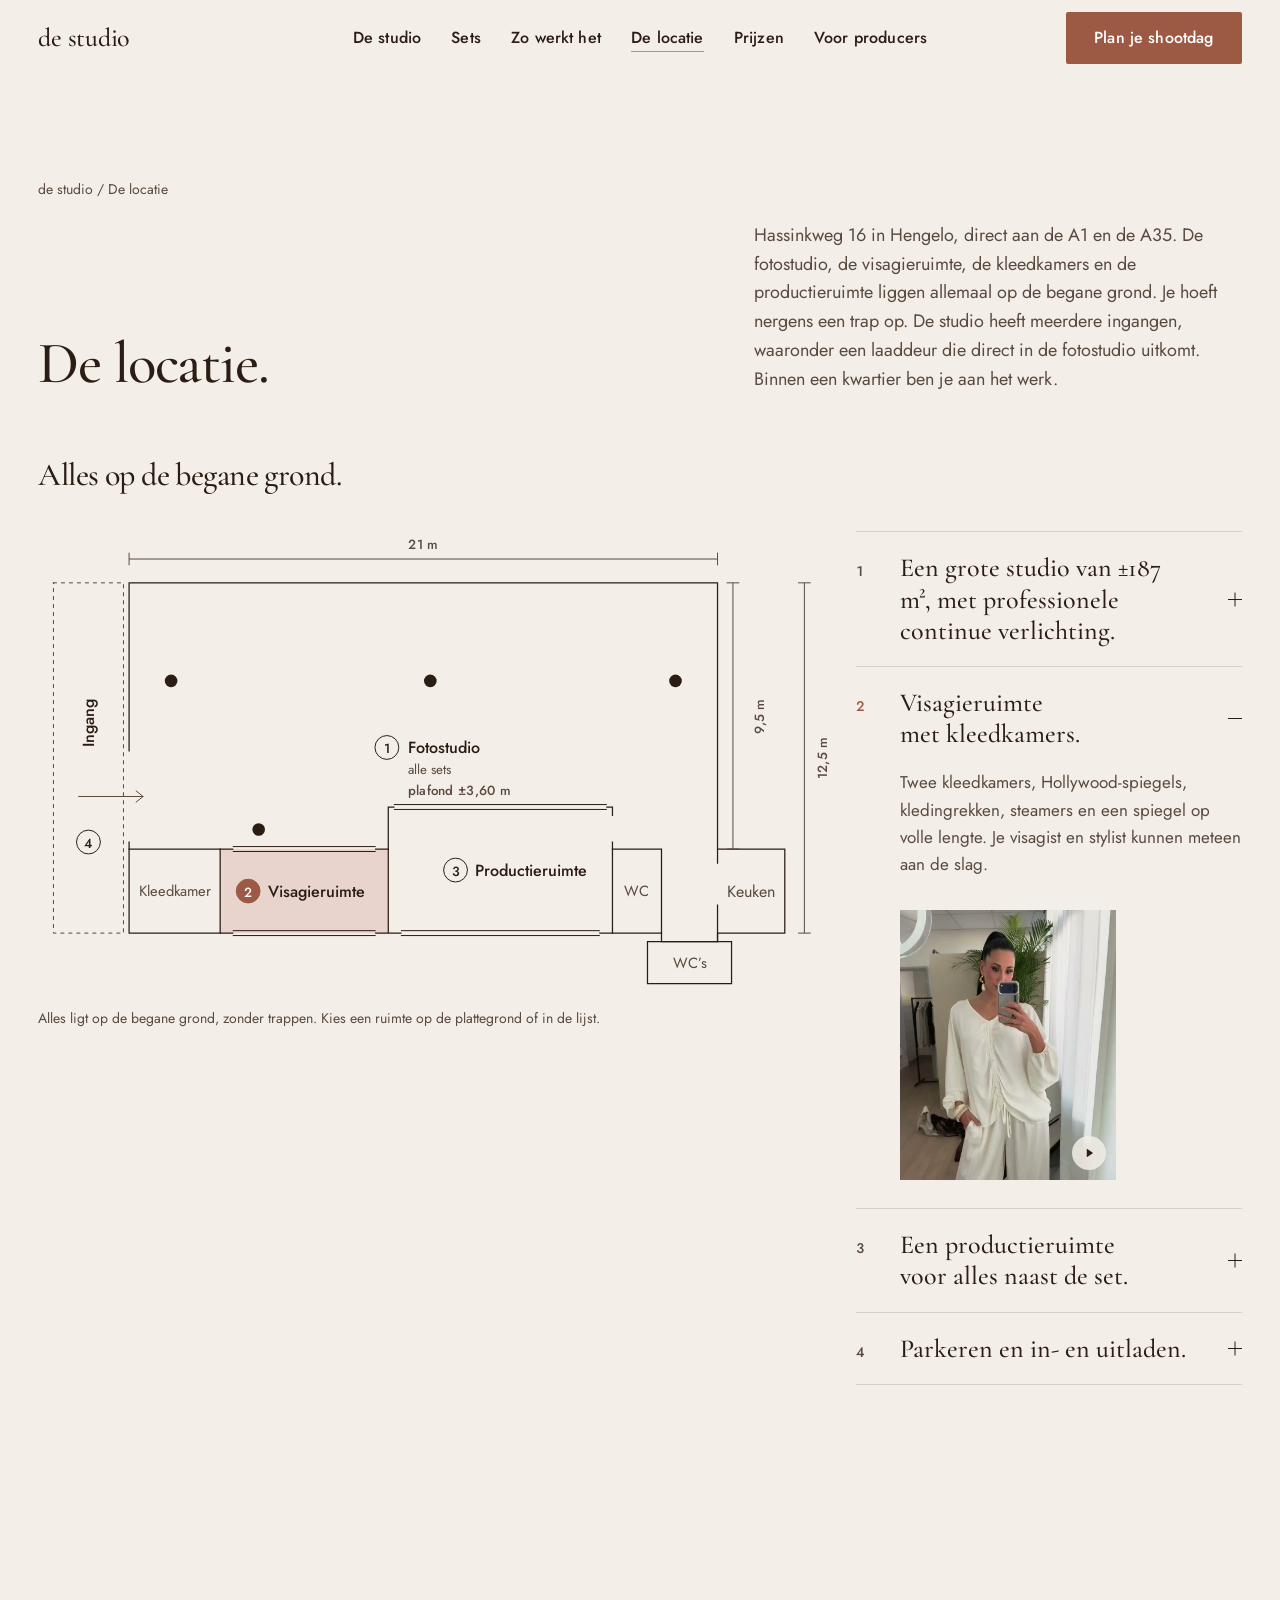
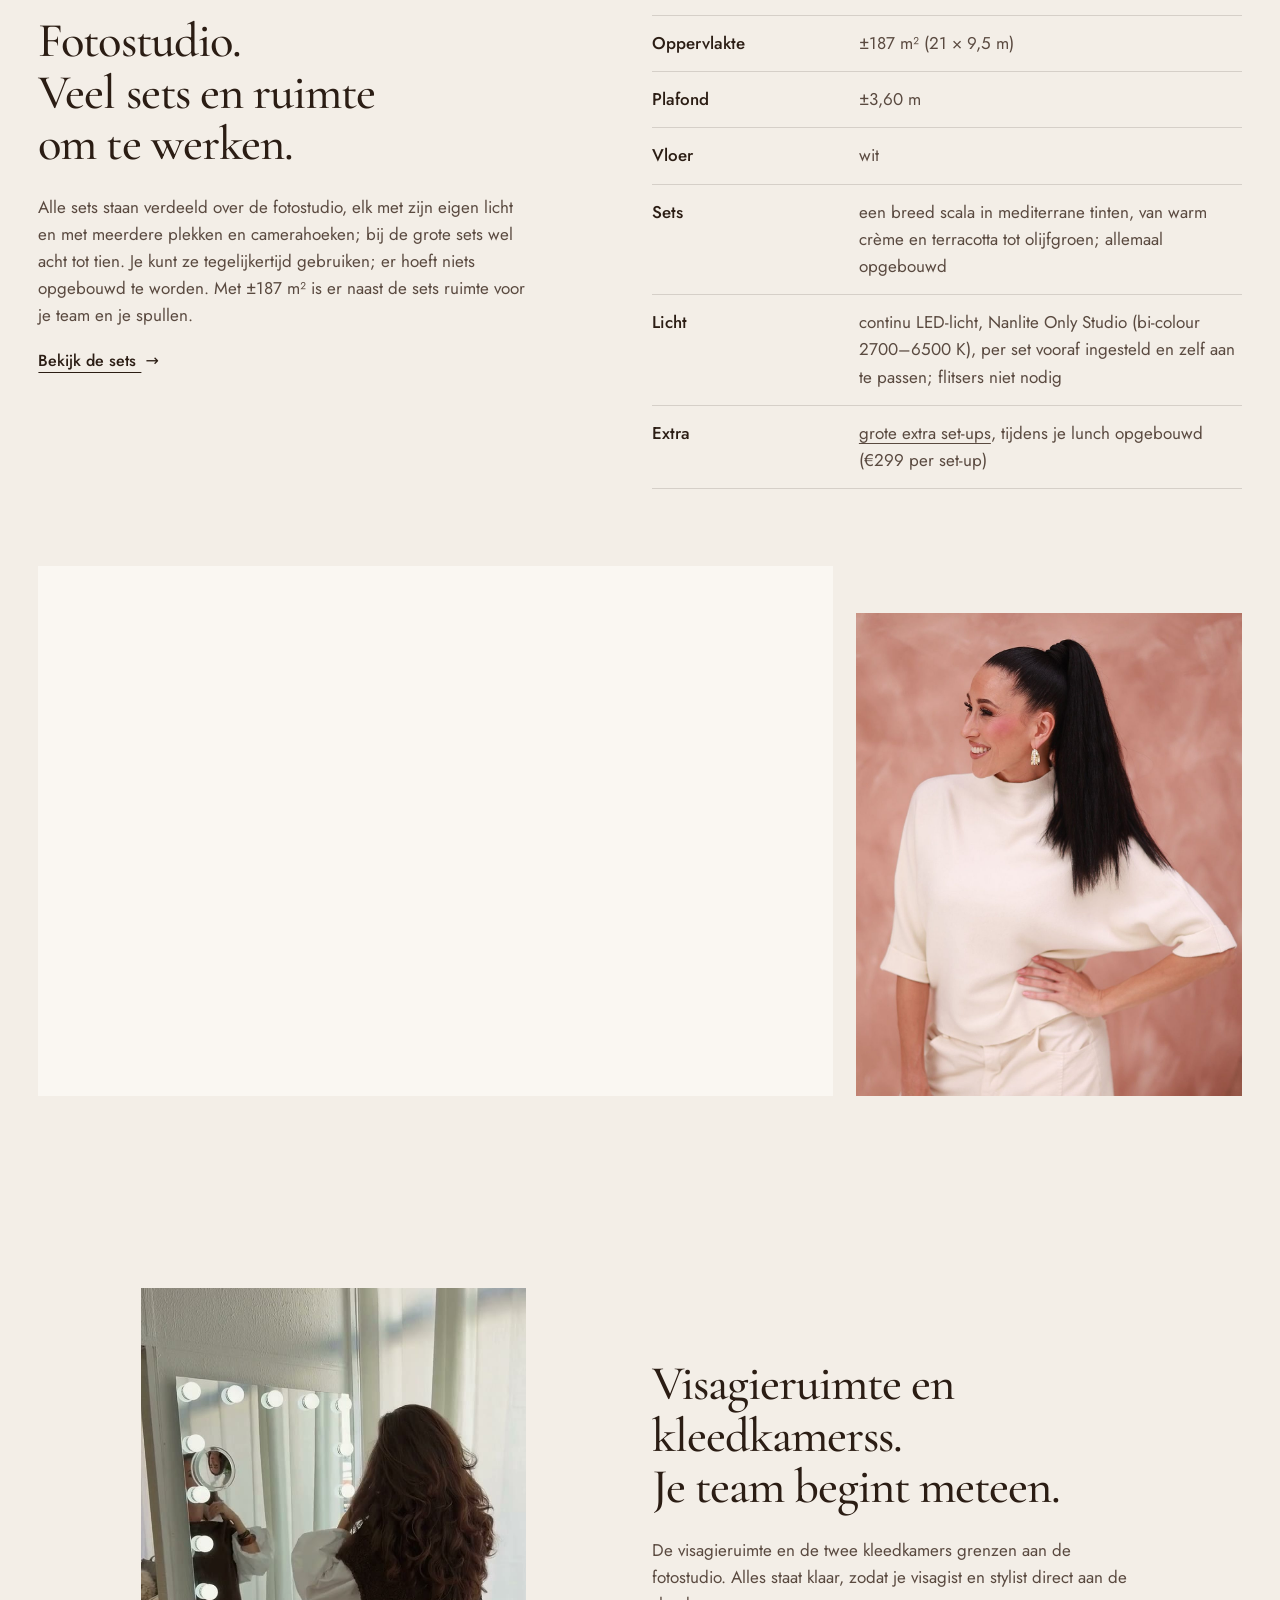
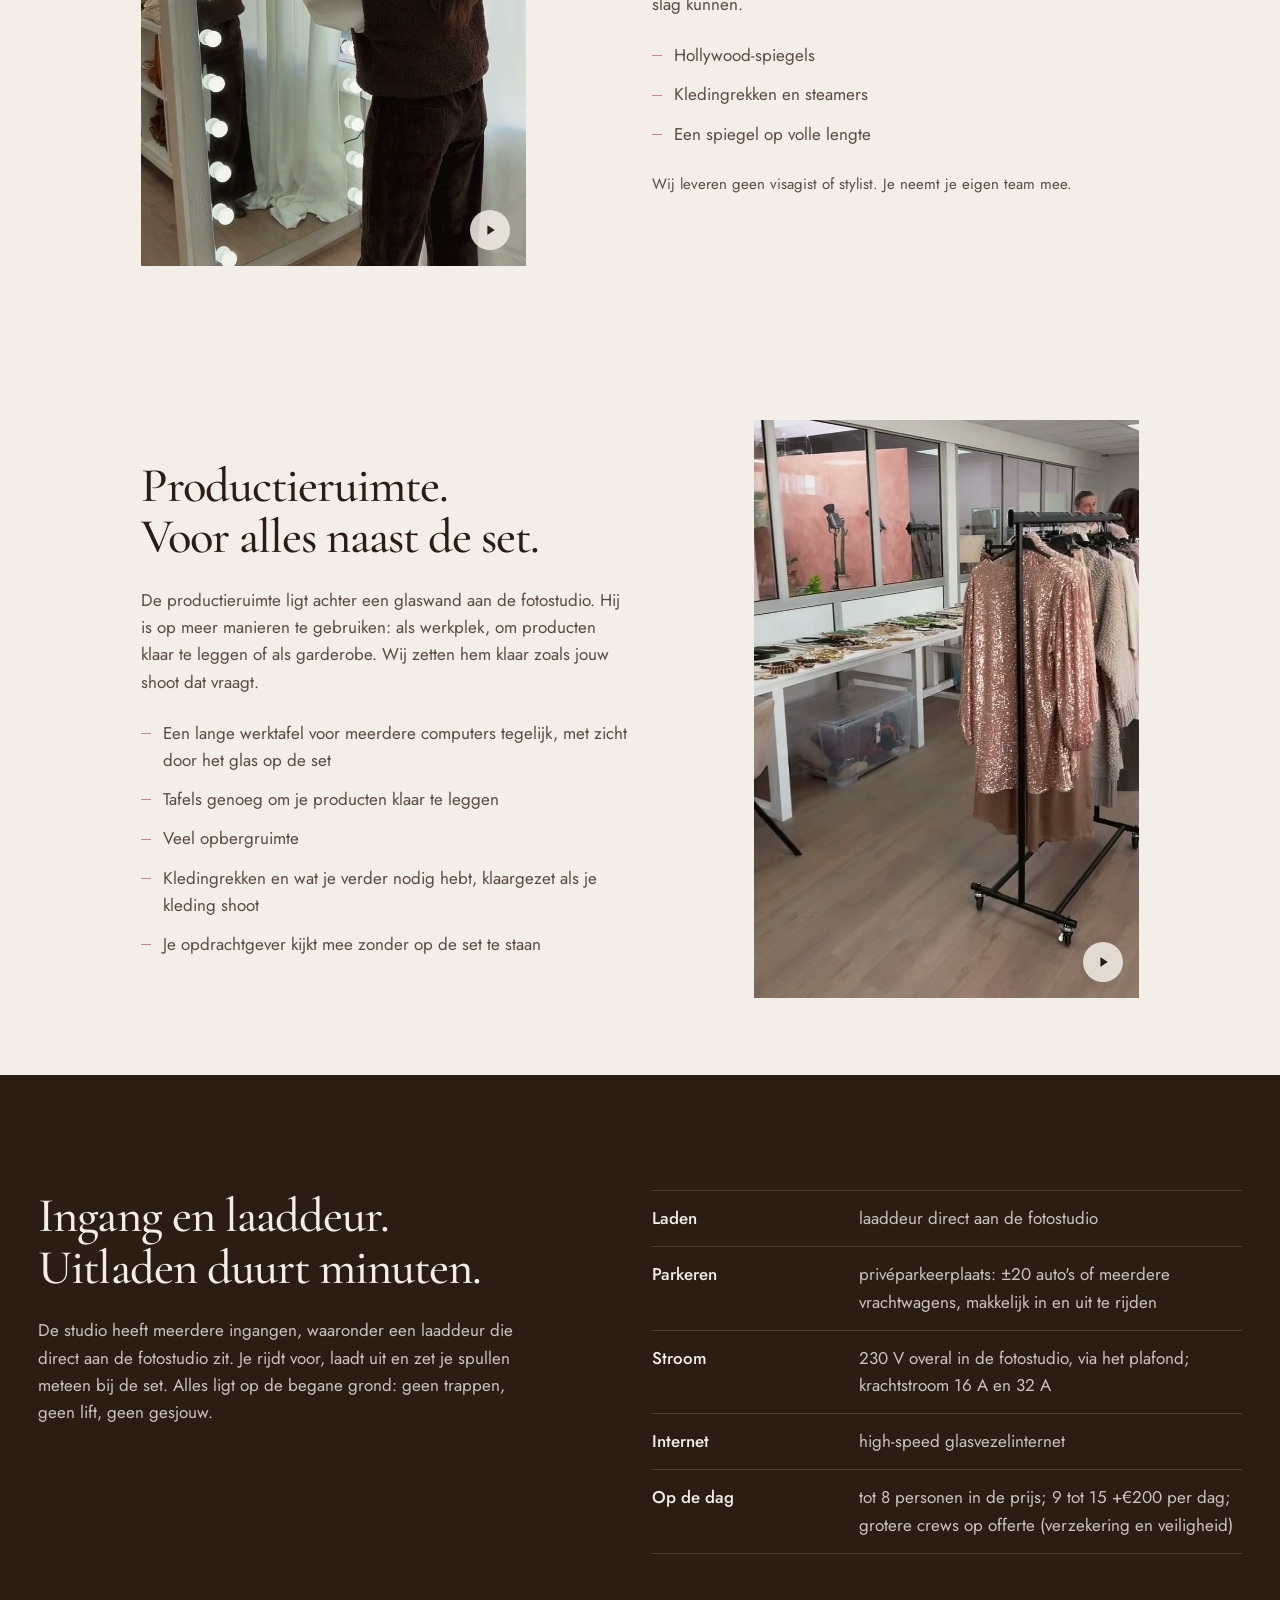
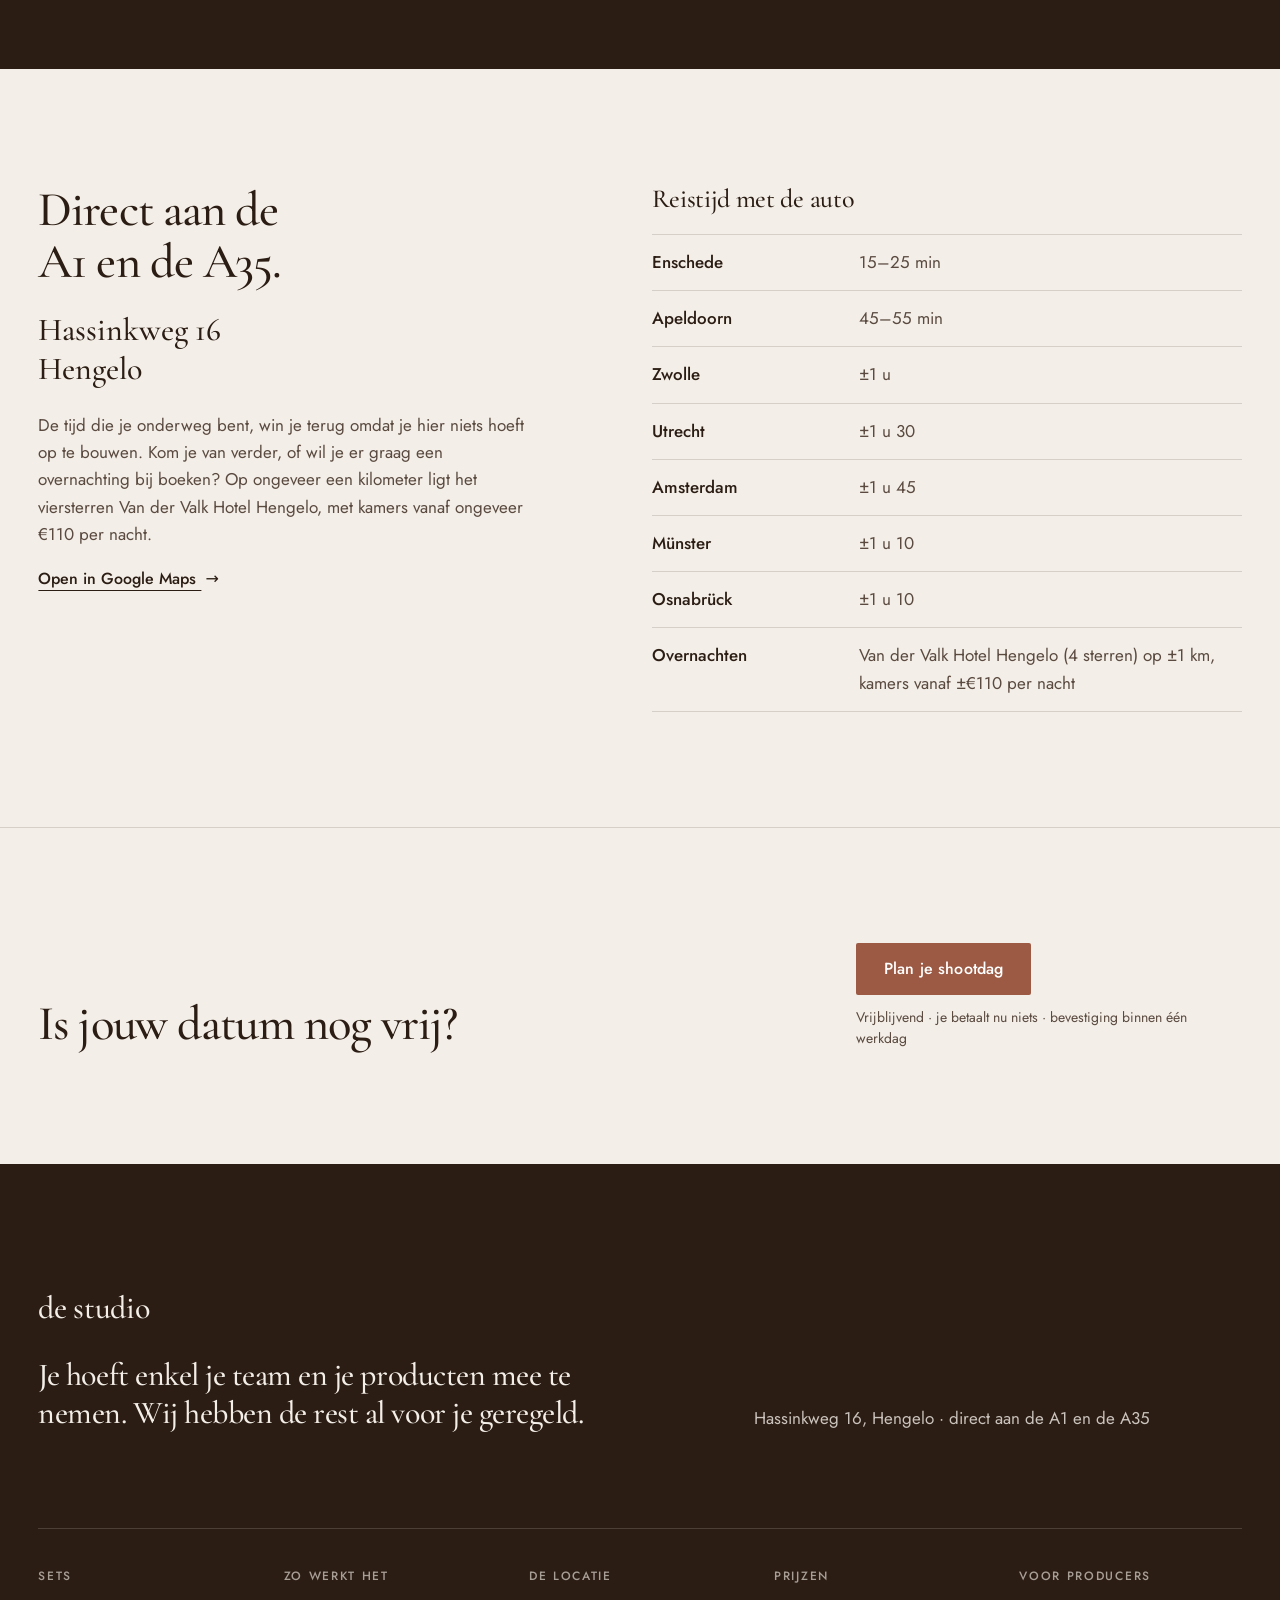
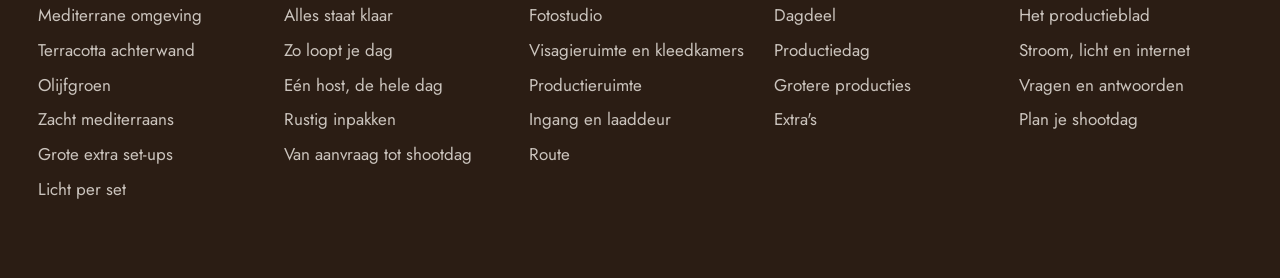
==== commit d14f7df9: "Site bijgewerkt vanuit fotostudio 6db2191" ====
--- a/locatie.html
+++ b/locatie.html
@@ -300,10 +300,13 @@
     </div>
     <div class="ruimte__paar">
       <figure class="beeld ruimte__groot reveal">
-        <video class="film" muted playsinline loop preload="none" data-film data-src="media/wandeling-16x9-720.mp4" data-src-mobiel="media/binnenkomst-4x5-720x900.mp4" data-poster="media/wandeling-16x9-poster.jpg" data-poster-mobiel="media/binnenkomst-4x5-poster.jpg" aria-label="De fotostudio: een wandeling langs de pilaren met amforen, door de crème boog, naar de terracotta set." width="1920" height="1080"></video>
+        <picture>
+          <source media="(max-width: 699px)" srcset="media/boog-palm-03-4x5.jpg" width="1200" height="1500">
+          <img src="media/boog-palm-03-16x9.jpg" alt="Een model met zonnebril leunt lachend tegen de crème boog; links een palm, een witte amfoor en een reliëfpaneel." width="1920" height="1080" loading="lazy" decoding="async">
+        </picture>
       </figure>
       <figure class="beeld ruimte__klein reveal">
-        <video class="film" muted playsinline loop preload="none" data-film data-src="media/set-terracotta-4x5-720x900.mp4" data-poster="media/set-terracotta-4x5-poster.jpg" aria-label="Terracotta achterwand met de stoelen, de cactus en de potten; daarna de lege set met de palm." width="720" height="900"></video>
+        <img src="media/roze-stucwand-05-4x5.jpg" alt="Een model in een crème top lacht opzij, voor de terracotta wand." width="1200" height="1500" loading="lazy" decoding="async">
       </figure>
     </div>
   </div>
--- a/css/site.css
+++ b/css/site.css
@@ -361,8 +361,7 @@
   align-items: center;
 }
 .halfbleed__beeld { aspect-ratio: 3 / 2; overflow: hidden; background: var(--linnen); }
-.halfbleed__beeld img, .halfbleed__beeld video { width: 100%; height: 100%; object-fit: cover; object-position: 24% 50%; }
-.halfbleed__beeld video { object-position: 50% 50%; }
+.halfbleed__beeld img { width: 100%; height: 100%; object-fit: cover; object-position: 24% 50%; }
 .halfbleed__tekst { padding-left: var(--goot); padding-right: max(var(--rand), (100vw - var(--max)) / 2); }
 .halfbleed__tekst h2 { margin-bottom: 28px; }
 .halfbleed__tekst p { max-width: 34em; }
@@ -443,7 +442,7 @@
 .set__beeld { position: relative; aspect-ratio: 4 / 5; overflow: hidden; background: var(--linnen); }
 /* olijfgroen en linnen in hun eigen verhouding (2:3): zo blijven de schoenen in beeld */
 .set--olijf .set__beeld, .set--linnen .set__beeld { aspect-ratio: 2 / 3; }
-.set__beeld img, .set__beeld video { position: absolute; inset: 0; width: 100%; height: 100%; object-fit: cover; transition: opacity .6s var(--ease), transform 1.2s var(--ease); }
+.set__beeld img { position: absolute; inset: 0; width: 100%; height: 100%; object-fit: cover; transition: opacity .6s var(--ease), transform 1.2s var(--ease); }
 .set__tweede { opacity: 0; }
 .set__stippen { display: none; }
 @media (hover: hover) and (pointer: fine) {
@@ -455,7 +454,7 @@
 @media (hover: none) {
   .set__beeld { display: flex; overflow-x: auto; overscroll-behavior-x: contain; scroll-snap-type: x mandatory; scrollbar-width: none; }
   .set__beeld::-webkit-scrollbar { display: none; }
-  .set__beeld img, .set__beeld video { position: static; flex: 0 0 100%; scroll-snap-align: start; }
+  .set__beeld img { position: static; flex: 0 0 100%; scroll-snap-align: start; }
   .set__tweede { opacity: 1; }
   .set__stippen { display: flex; gap: 8px; margin-top: 12px; }
   .set__stippen span { width: 6px; height: 6px; border-radius: 50%; background: var(--lijn); transition: background-color .3s; }
@@ -558,7 +557,7 @@
 .bouwlabel span { color: var(--inkt-zacht); font-variant-numeric: tabular-nums; }
 .moment__beeld { margin-top: 22px; width: 260px; aspect-ratio: 4 / 5; overflow: hidden; background: var(--linnen); }
 .moment__beeld--klein { width: 220px; }
-.moment__beeld img, .moment__beeld video { width: 100%; height: 100%; object-fit: cover; object-position: 50% 40%; }
+.moment__beeld img { width: 100%; height: 100%; object-fit: cover; object-position: 50% 40%; }
 
 /* ---------- 7 · prijzen ---------- */
 .prijzen { background: var(--stuc-licht); padding: 160px 0 144px; }
--- a/css/locatie.css
+++ b/css/locatie.css
@@ -25,9 +25,8 @@
 .ruimte__paar { display: grid; grid-template-columns: repeat(12, minmax(0, 1fr)); column-gap: var(--goot); align-items: end; margin-top: clamp(56px, 6vw, 96px); }
 .ruimte__groot { grid-column: 1 / span 8; aspect-ratio: 3 / 2; }
 .ruimte__groot img { object-position: 24% 50%; }
-.ruimte__groot video { object-position: 50% 50%; }
 .ruimte__klein { grid-column: 9 / span 4; aspect-ratio: 4 / 5; }
-.ruimte__klein img, .ruimte__klein video { object-position: 50% 30%; }
+.ruimte__klein img { object-position: 50% 30%; }
 
 /* visagie en productie: staande film naast de tekst */
 .ruimte__rij { display: grid; grid-template-columns: repeat(12, minmax(0, 1fr)); column-gap: var(--goot); align-items: center; }
@@ -72,7 +71,7 @@
   .locatieplan .voordeel__beeld { width: min(240px, 100%); }
   .ruimte__groot, .ruimte__klein { grid-column: 1 / -1; }
   .ruimte__groot { aspect-ratio: 4 / 5; }
-  .ruimte__groot img, .ruimte__groot video { object-position: 50% 50%; }
+  .ruimte__groot img { object-position: 50% 50%; }
   .ruimte__klein { width: 62%; margin: 16px 0 0 auto; }
   .ruimte__media, .ruimte__rij--om .ruimte__media { grid-column: 1 / -1; width: 78%; margin-bottom: 40px; }
   .ruimte__inhoud, .ruimte__rij--om .ruimte__inhoud { grid-column: 1 / -1; }
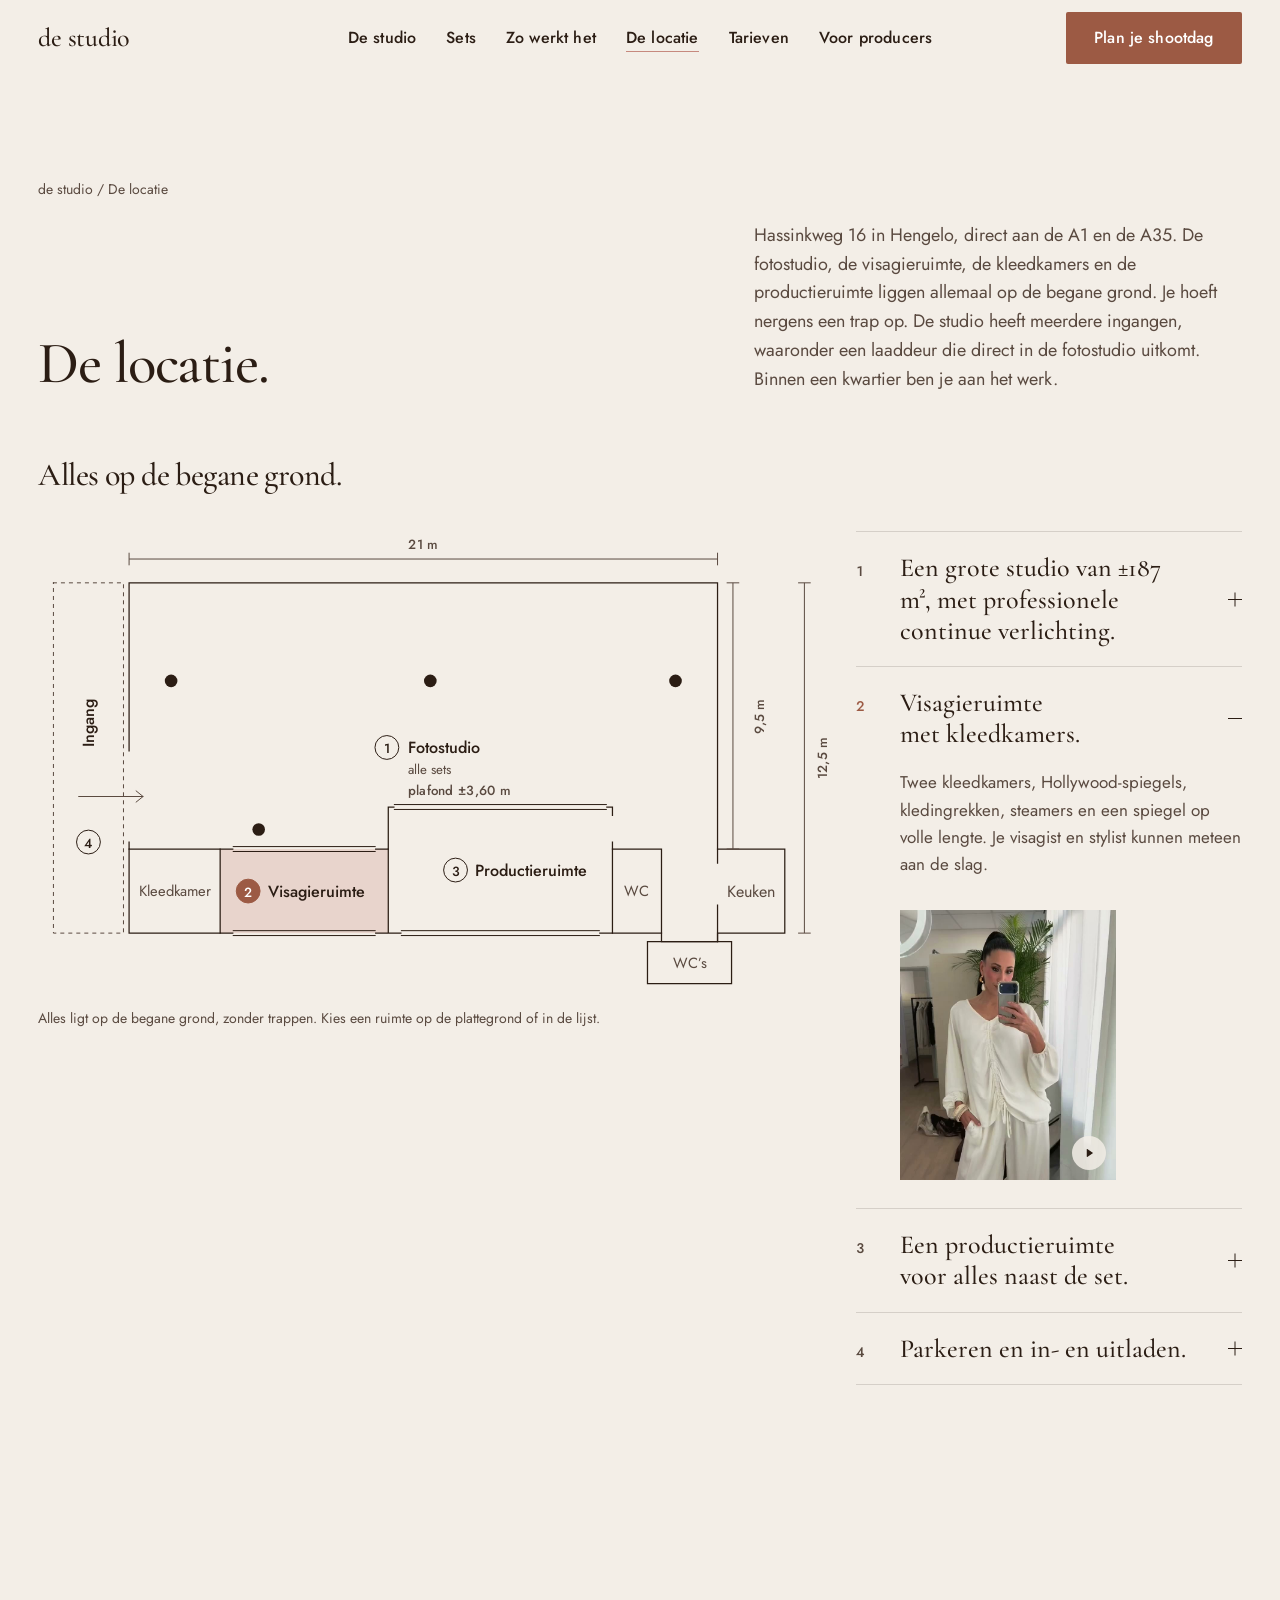
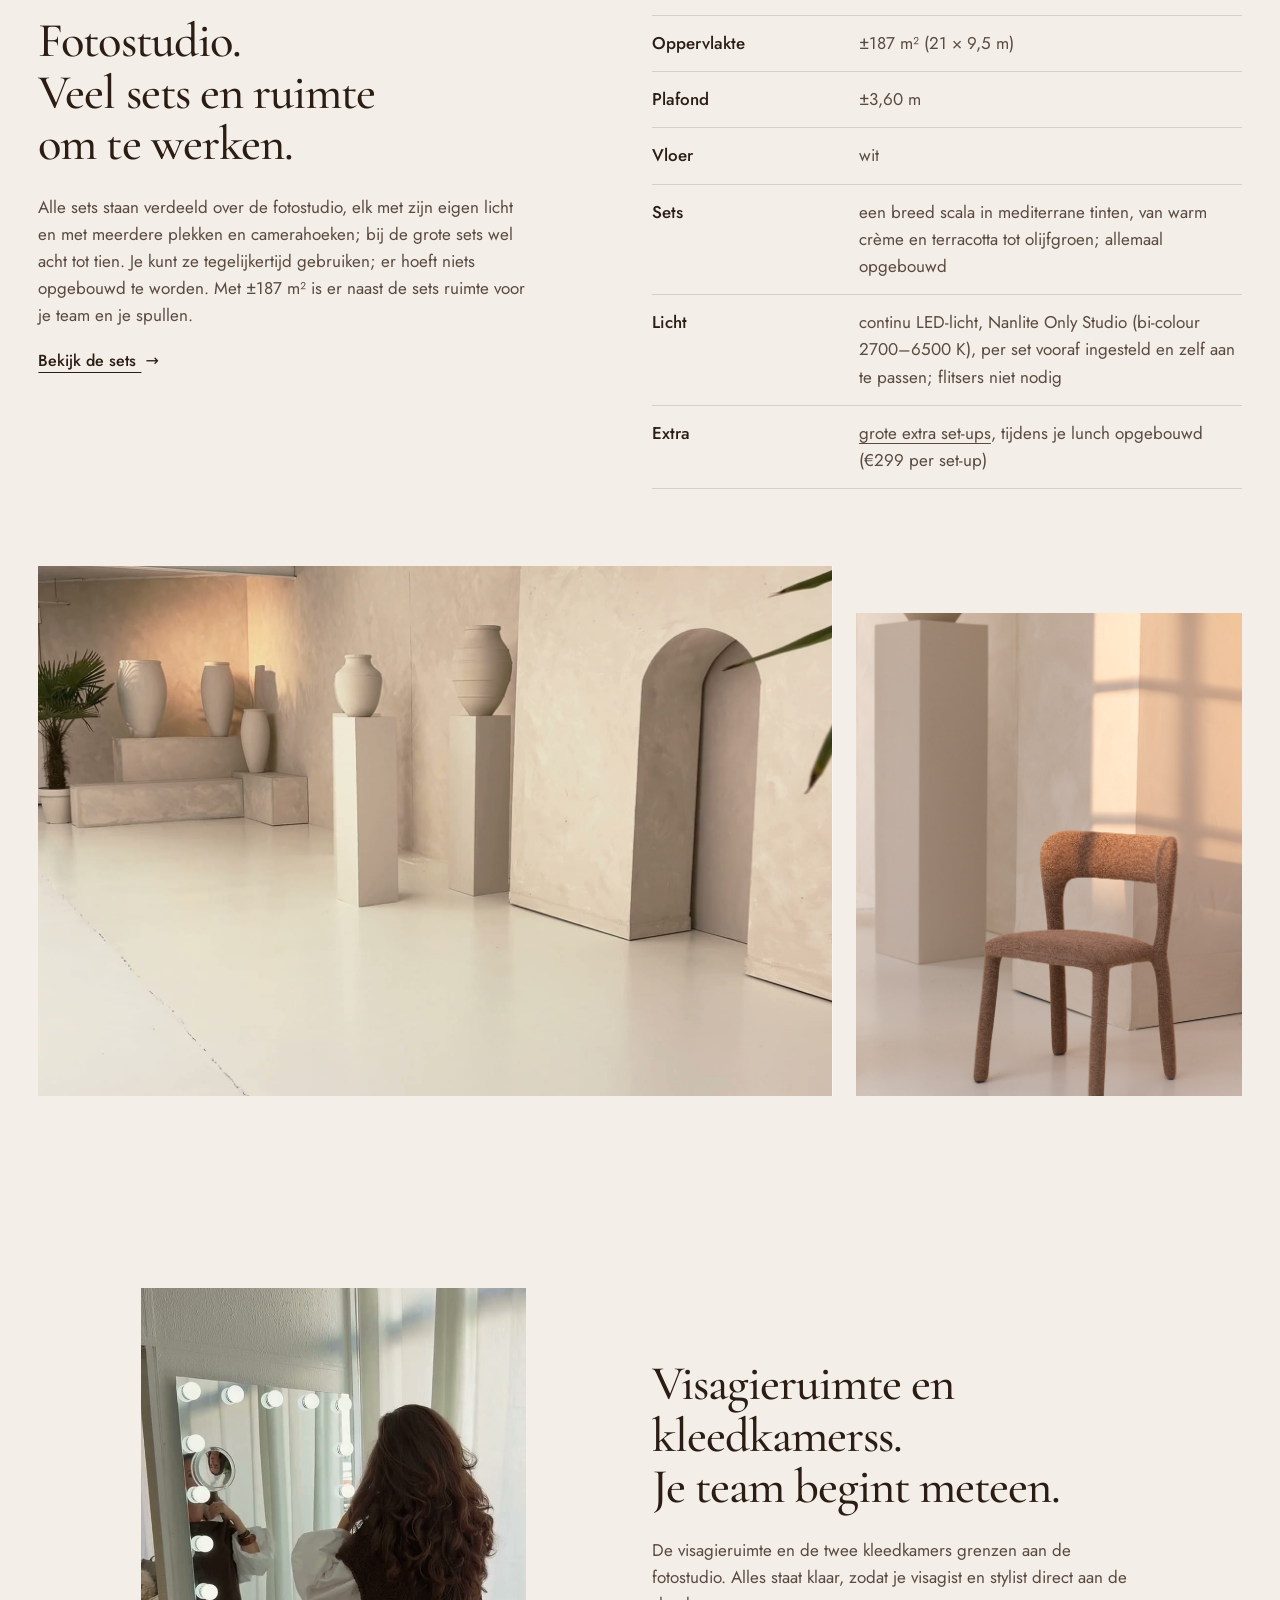
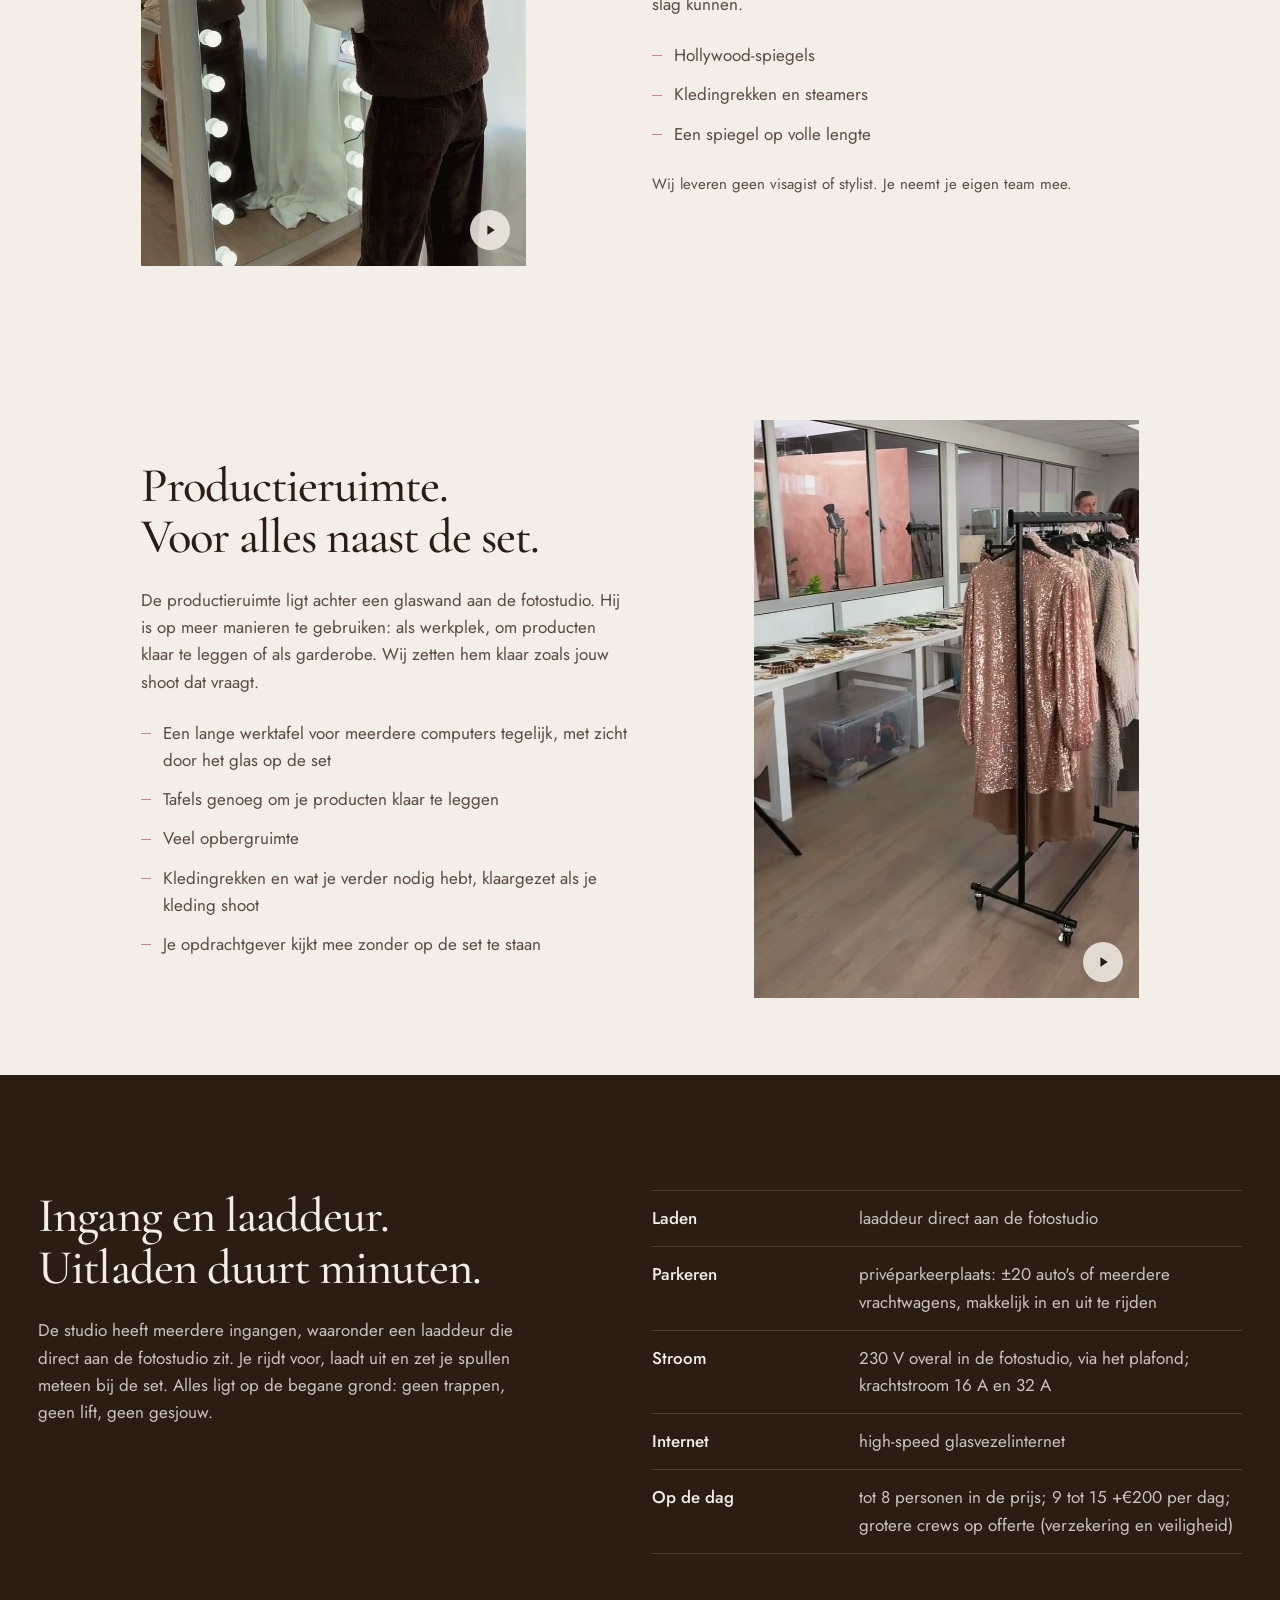
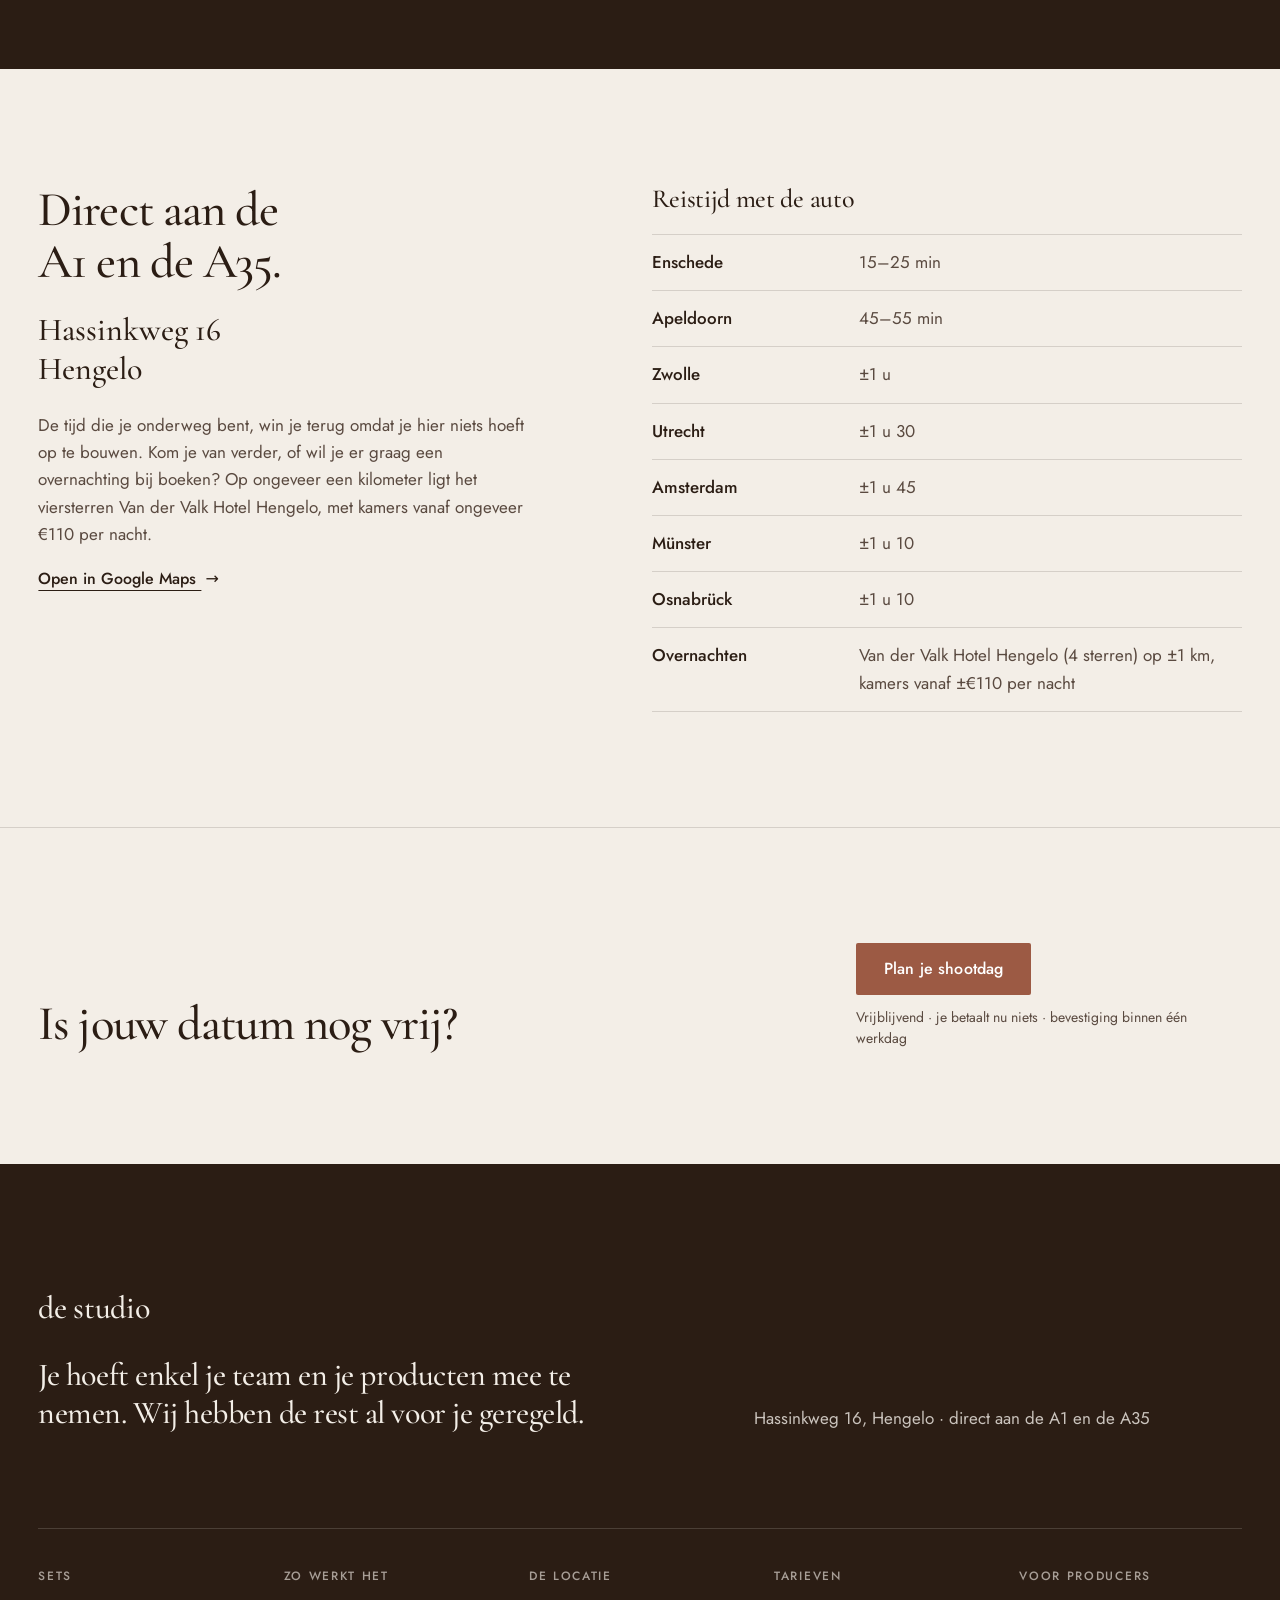
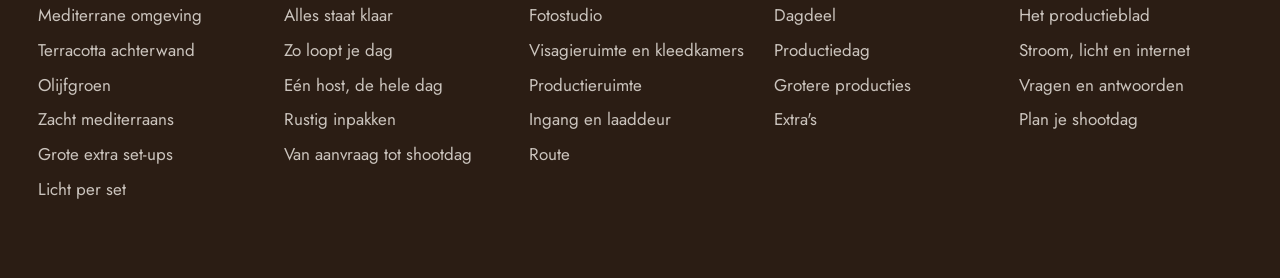
==== commit 70e479c5: "Site bijgewerkt vanuit fotostudio f249758" ====
--- a/locatie.html
+++ b/locatie.html
@@ -78,7 +78,7 @@
               </ul>
             </div>
           </div></li>
-        <li><a class="nav__item" href="prijzen.html">Prijzen</a></li>
+        <li><a class="nav__item" href="prijzen.html">Tarieven</a></li>
         <li><a class="nav__item" href="producers.html">Voor producers</a></li>
       </ul>
     </nav>
@@ -145,7 +145,7 @@
       </div>
     </div>
     <div class="mm-groep mm-groep--link">
-      <a class="mm-kop" href="prijzen.html" data-mmenu-sluit>Prijzen</a>
+      <a class="mm-kop" href="prijzen.html" data-mmenu-sluit>Tarieven</a>
     </div>
     <div class="mm-groep mm-groep--link">
       <a class="mm-kop" href="producers.html" data-mmenu-sluit>Voor producers</a>
@@ -242,7 +242,7 @@
                 <p>Een breed scala aan sets staat klaar in de fotostudio, elk met meerdere plekken en camerahoeken (bij de grote sets acht tot tien). Per set is het licht vooraf ingesteld: daglicht, ochtendzon, avondlicht of raamschaduw.</p>
                 <a class="tekstlink voordeel__link" href="sets.html">Bekijk de sets <span aria-hidden="true">→</span></a>
               </div>
-              <figure class="voordeel__beeld"><img class="pos-treden06" src="media/treden-06-16x9.jpg" alt="Een model kijkt lachend omhoog in warm licht; een palm werpt een scherpe schaduw op de crème wand." width="1920" height="1080" loading="lazy" decoding="async"></figure>
+              <figure class="voordeel__beeld"><img src="media/plattegrond-studio-368.jpg" alt="De fotostudio: een amfoor op een sokkel, een bouclé stoel en de schaduw van een raamkozijn op de crème wand." width="1600" height="2400" loading="lazy" decoding="async"></figure>
             </div>
           </div>
         </li>
@@ -299,15 +299,8 @@
       </dl>
     </div>
     <div class="ruimte__paar">
-      <figure class="beeld ruimte__groot reveal">
-        <picture>
-          <source media="(max-width: 699px)" srcset="media/boog-palm-03-4x5.jpg" width="1200" height="1500">
-          <img src="media/boog-palm-03-16x9.jpg" alt="Een model met zonnebril leunt lachend tegen de crème boog; links een palm, een witte amfoor en een reliëfpaneel." width="1920" height="1080" loading="lazy" decoding="async">
-        </picture>
-      </figure>
-      <figure class="beeld ruimte__klein reveal">
-        <img src="media/roze-stucwand-05-4x5.jpg" alt="Een model in een crème top lacht opzij, voor de terracotta wand." width="1200" height="1500" loading="lazy" decoding="async">
-      </figure>
+      <figure class="beeld ruimte__groot reveal"><video muted playsinline loop preload="none" poster="media/ruimte-poster.jpg" aria-label="De fotostudio, beeld voor beeld: de hal met de crème set, vanaf het bakstenen muurtje naar de boog, de terracotta set en de olijfgroene set, elk met een lichte zoom." data-film data-src-groot="media/ruimte-1620x1080.mp4" data-src-middel="media/ruimte-1080x720.mp4" data-src-mobiel="media/ruimte-4x5-720x900.mp4" data-poster-mobiel="media/ruimte-4x5-poster.jpg"></video></figure>
+      <figure class="beeld ruimte__klein reveal"><img src="media/locatie-stoel-raamschaduw-367.jpg" alt="Een bouclé stoel voor de crème pilaar, in het warme licht met de schaduw van een raamkozijn op de wand." width="1600" height="2400" loading="lazy" decoding="async"></figure>
     </div>
   </div>
 </section>
@@ -436,7 +429,7 @@
         <li><a href="zo-werkt-het.html#klaar">Alles staat klaar</a></li><li><a href="zo-werkt-het.html#dag">Zo loopt je dag</a></li><li><a href="zo-werkt-het.html#host">Eén host, de hele dag</a></li><li><a href="zo-werkt-het.html#afbouw">Rustig inpakken</a></li><li><a href="zo-werkt-het.html#aanvraag">Van aanvraag tot shootdag</a></li></ul></div>
       <div><h2>De locatie</h2><ul>
         <li><a href="locatie.html#hal">Fotostudio</a></li><li><a href="locatie.html#visagie">Visagieruimte en kleedkamers</a></li><li><a href="locatie.html#productie">Productieruimte</a></li><li><a href="locatie.html#ingang">Ingang en laaddeur</a></li><li><a href="locatie.html#route">Route</a></li></ul></div>
-      <div><h2>Prijzen</h2><ul>
+      <div><h2>Tarieven</h2><ul>
         <li><a href="prijzen.html#dagdeel">Dagdeel</a></li><li><a href="prijzen.html#productiedag">Productiedag</a></li><li><a href="prijzen.html#groter">Grotere producties</a></li><li><a href="prijzen.html#extras">Extra's</a></li></ul></div>
       <div><h2>Voor producers</h2><ul>
         <li><a href="producers.html#productieblad">Het productieblad</a></li><li><a href="producers.html#stroom">Stroom, licht en internet</a></li><li><a href="producers.html#vragen">Vragen en antwoorden</a></li><li><a href="boeken.html">Plan je shootdag</a></li></ul></div>
--- a/css/site.css
+++ b/css/site.css
@@ -871,3 +871,9 @@
 .indeling .klaar { margin-top: 0; }
 @media (max-width: 1023px) { .oplossing--kop { padding-bottom: 112px; } .indeling { padding: 112px 0 144px; } }
 @media (max-width: 699px) { .oplossing--kop { padding-bottom: 96px; } .indeling { padding: 96px 0 120px; } }
+
+/* Films in de secties (22-10): dezelfde vakken als de foto's die ze vervangen */
+.halfbleed__beeld video { width: 100%; height: 100%; object-fit: cover; object-position: 24% 50%; display: block; }
+.moment__beeld video { width: 100%; height: 100%; object-fit: cover; display: block; }
+.zon__rechts video { width: 100%; aspect-ratio: 4 / 5; object-fit: cover; object-position: 50% 8%; display: block; }
+@media (max-width: 699px) { .halfbleed__beeld video { object-position: 50% 50%; } }
--- a/css/locatie.css
+++ b/css/locatie.css
@@ -79,3 +79,7 @@
   .slotactie .actie { align-items: stretch; width: 100%; }
   .slotactie .knop { width: 100%; }
 }
+
+/* Video in het grote beeld van de sectie Fotostudio (22-10) */
+.ruimte__groot video { width: 100%; height: 100%; object-fit: cover; object-position: 24% 50%; display: block; }
+@media (max-width: 699px) { .ruimte__groot video { object-position: 50% 50%; } }
